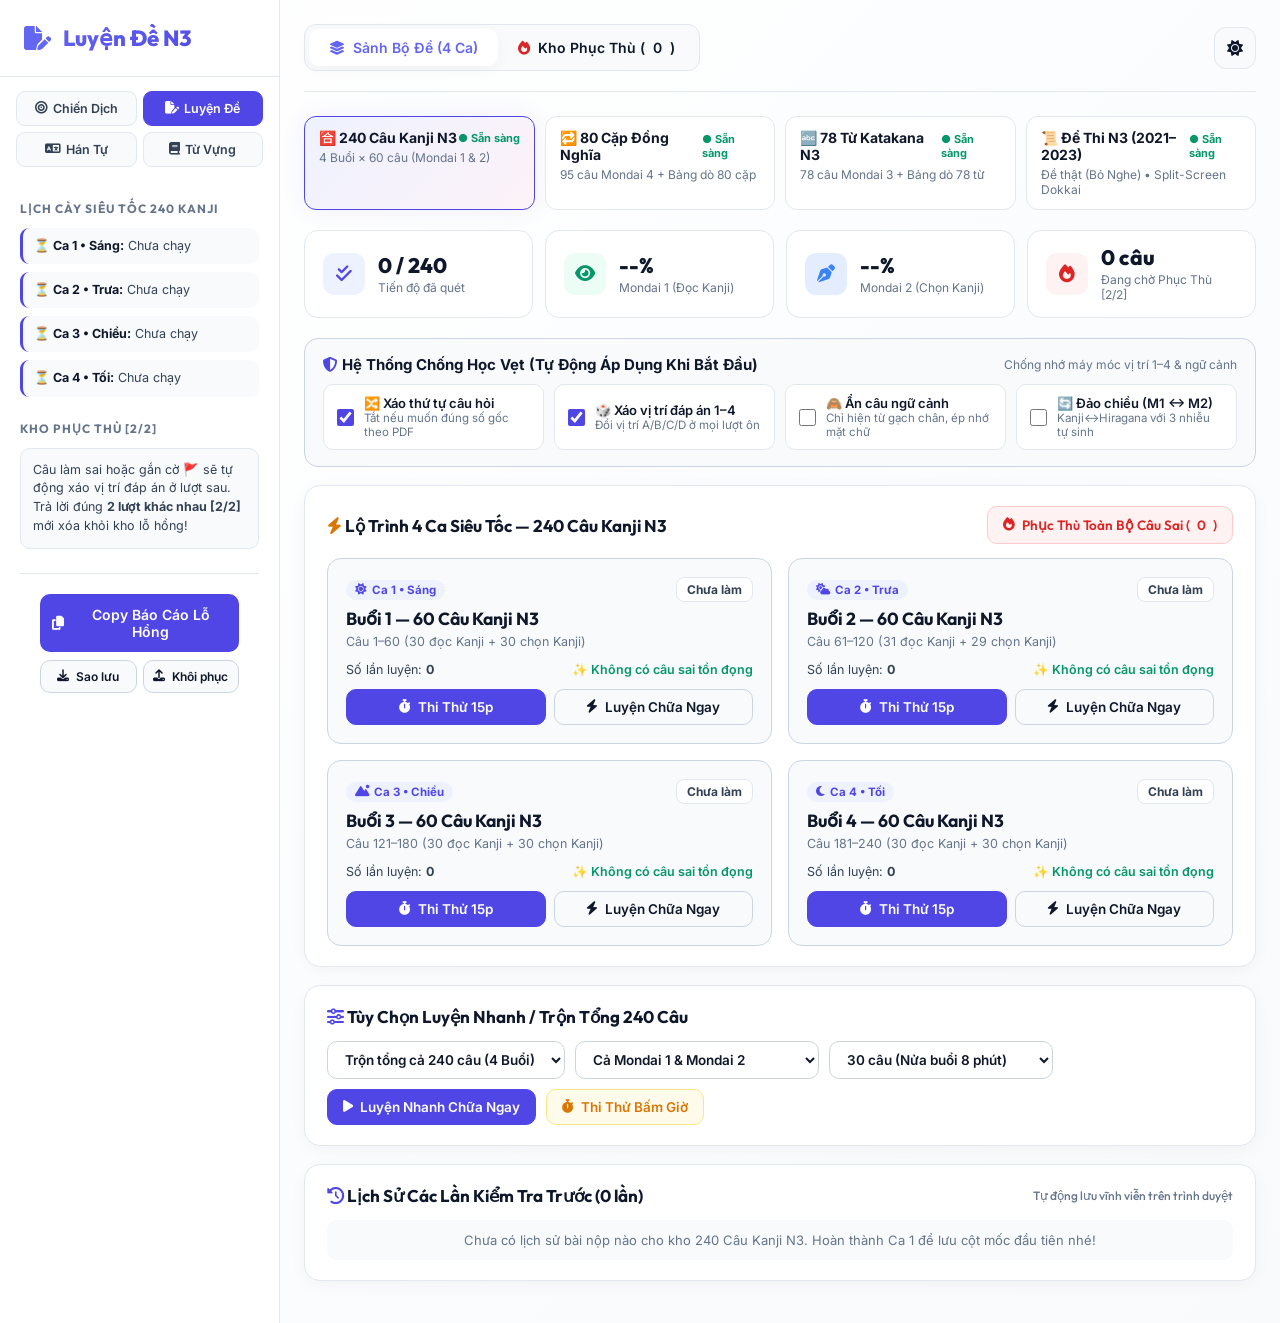
==== luyen_de.html @ 20170cfb "Add Phase 4 Wave 1: Past JLPT N3 Exams (T7/2022 & T12/2022), Split-Screen Dokkai, and JLPT /120 Esti" ====
<!DOCTYPE html>
<html lang="vi" data-theme="light">
<head>
    <meta charset="UTF-8">
    <meta name="viewport" content="width=device-width, initial-scale=1.0">
    <title>Luyện Đề JLPT N3 - Kanji • Đồng Nghĩa • Katakana • Đề Thi Thật 2021–2023</title>

    <!-- Google Fonts: Outfit & Inter -->
    <link rel="preconnect" href="https://fonts.googleapis.com">
    <link rel="preconnect" href="https://fonts.gstatic.com" crossorigin>
    <link href="https://fonts.googleapis.com/css2?family=Inter:wght@300;400;500;600;700&family=Outfit:wght@400;500;600;700;800&display=swap" rel="stylesheet">

    <!-- FontAwesome Icons -->
    <link rel="stylesheet" href="https://cdnjs.cloudflare.com/ajax/libs/font-awesome/6.4.0/css/all.min.css">

    <!-- Main Stylesheet -->
    <link rel="stylesheet" href="assets/css/style.css">
    <style>
        /* ==========================================
           THEME-AWARE HIGH-CONTRAST VARIABLES
           ========================================== */
        :root {
            --hub-surface: #252145;
            --hub-surface-2: #312c59;
            --hub-text: #f8fafc;
            --hub-text-body: #e2e8f0;
            --hub-text-sub: #a5b4fc;
            --hub-border: rgba(255, 255, 255, 0.14);
            --hub-border-strong: rgba(255, 255, 255, 0.24);
            --hub-banner-bg: linear-gradient(135deg, rgba(139, 92, 246, 0.26) 0%, rgba(236, 72, 153, 0.16) 100%);

            --hub-danger-bg: rgba(239, 68, 68, 0.16);
            --hub-danger-border: rgba(239, 68, 68, 0.4);
            --hub-danger-text: #fca5a5;

            --hub-warn-bg: rgba(245, 158, 11, 0.16);
            --hub-warn-border: rgba(245, 158, 11, 0.4);
            --hub-warn-text: #fcd34d;

            --hub-ok-bg: rgba(16, 185, 129, 0.16);
            --hub-ok-border: rgba(16, 185, 129, 0.4);
            --hub-ok-text: #6ee7b7;
        }

        [data-theme="light"] {
            --hub-surface: #ffffff;
            --hub-surface-2: #f8fafc;
            --hub-text: #0f172a;
            --hub-text-body: #334155;
            --hub-text-sub: #64748b;
            --hub-border: #e2e8f0;
            --hub-border-strong: #cbd5e1;
            --hub-banner-bg: linear-gradient(135deg, #eef2ff 0%, #fdf2f8 100%);

            --hub-danger-bg: #fef2f2;
            --hub-danger-border: #fecaca;
            --hub-danger-text: #dc2626;

            --hub-warn-bg: #fffbeb;
            --hub-warn-border: #fde68a;
            --hub-warn-text: #d97706;

            --hub-ok-bg: #ecfdf5;
            --hub-ok-border: #a7f3d0;
            --hub-ok-text: #059669;
        }

        /* 4-Way Global Navigation in Sidebar */
        .nav-switcher-4 {
            display: grid;
            grid-template-columns: repeat(2, 1fr);
            gap: 6px;
            margin: 14px 16px;
        }
        .nav-switcher-4 a {
            text-align: center;
            padding: 9px 6px;
            font-size: 12.5px;
            color: var(--hub-text-body);
            background: var(--hub-surface-2);
            border: 1px solid var(--hub-border);
            border-radius: 9px;
            text-decoration: none;
            font-weight: 600;
            transition: all 0.2s;
            display: flex;
            align-items: center;
            justify-content: center;
            gap: 5px;
        }
        .nav-switcher-4 a.active {
            color: #ffffff;
            background: var(--primary);
            border-color: var(--primary);
        }
        .nav-switcher-4 a:hover:not(.active) {
            border-color: var(--primary);
            color: var(--hub-text);
        }

        /* Buttons */
        .btn-pill {
            padding: 9px 15px;
            border-radius: 10px;
            font-size: 13.5px;
            font-weight: 600;
            cursor: pointer;
            background: var(--hub-surface-2);
            border: 1px solid var(--hub-border-strong);
            color: var(--hub-text);
            transition: all 0.2s;
            display: inline-flex;
            align-items: center;
            justify-content: center;
            gap: 7px;
        }
        .btn-pill:hover {
            border-color: var(--primary);
            color: var(--primary);
            transform: translateY(-1px);
        }
        .btn-pill.primary {
            background: var(--primary);
            color: #ffffff !important;
            border-color: var(--primary);
        }
        .btn-pill.primary:hover {
            opacity: 0.92;
        }
        .btn-pill.danger {
            background: var(--hub-danger-bg);
            color: var(--hub-danger-text) !important;
            border-color: var(--hub-danger-border);
        }
        .btn-pill.danger:hover {
            background: var(--hub-danger-text);
            color: #ffffff !important;
        }
        .btn-pill.warn {
            background: var(--hub-warn-bg);
            color: var(--hub-warn-text) !important;
            border-color: var(--hub-warn-border);
        }
        .btn-pill.ok {
            background: var(--hub-ok-bg);
            color: var(--hub-ok-text) !important;
            border-color: var(--hub-ok-border);
        }

        /* Panels & Layout */
        .panel-card {
            background: var(--hub-surface);
            border: 1px solid var(--hub-border);
            border-radius: 16px;
            padding: 20px 22px;
            box-shadow: var(--shadow-soft);
            margin-bottom: 18px;
        }
        .panel-card h3 {
            font-size: 17px;
            color: var(--hub-text);
            margin-bottom: 14px;
            display: flex;
            align-items: center;
            justify-content: space-between;
            flex-wrap: wrap;
            gap: 10px;
        }

        /* Exam Bank Selector Strip */
        .bank-strip {
            display: grid;
            grid-template-columns: repeat(auto-fit, minmax(190px, 1fr));
            gap: 10px;
            margin-bottom: 20px;
        }
        .bank-chip {
            padding: 12px 14px;
            border-radius: 12px;
            background: var(--hub-surface);
            border: 1px solid var(--hub-border);
            cursor: pointer;
            transition: all 0.2s;
            display: flex;
            flex-direction: column;
            gap: 4px;
        }
        .bank-chip.active {
            border-color: var(--primary);
            background: var(--hub-banner-bg);
            box-shadow: var(--shadow-glow);
        }
        .bank-chip.locked {
            opacity: 0.62;
            cursor: default;
        }
        .bank-chip-title {
            font-weight: 700;
            font-size: 14px;
            color: var(--hub-text);
            display: flex;
            align-items: center;
            justify-content: space-between;
        }
        .bank-chip-sub {
            font-size: 12px;
            color: var(--hub-text-sub);
        }

        /* KPI Row */
        .kpi-grid {
            display: grid;
            grid-template-columns: repeat(auto-fit, minmax(180px, 1fr));
            gap: 12px;
            margin-bottom: 20px;
        }
        .kpi-card {
            background: var(--hub-surface);
            border: 1px solid var(--hub-border);
            border-radius: 14px;
            padding: 15px 18px;
            display: flex;
            align-items: center;
            gap: 13px;
        }
        .kpi-icon {
            width: 42px;
            height: 42px;
            border-radius: 11px;
            display: flex;
            align-items: center;
            justify-content: center;
            font-size: 18px;
            flex-shrink: 0;
        }
        .kpi-val {
            font-family: var(--font-heading);
            font-size: 21px;
            font-weight: 800;
            color: var(--hub-text);
            line-height: 1.1;
        }
        .kpi-lbl {
            font-size: 12px;
            color: var(--hub-text-sub);
            margin-top: 3px;
        }

        /* 4-Shift Sprint Cards */
        .sessions-grid {
            display: grid;
            grid-template-columns: repeat(2, 1fr);
            gap: 16px;
        }
        @media (max-width: 820px) {
            .sessions-grid {
                grid-template-columns: 1fr;
            }
        }
        .session-card {
            background: var(--hub-surface-2);
            border: 1px solid var(--hub-border-strong);
            border-radius: 14px;
            padding: 18px;
            display: flex;
            flex-direction: column;
            gap: 12px;
            transition: border-color 0.2s;
        }
        .session-card:hover {
            border-color: var(--primary);
        }
        .session-top {
            display: flex;
            justify-content: space-between;
            align-items: flex-start;
            gap: 10px;
        }
        .shift-badge {
            font-size: 11.5px;
            font-weight: 700;
            padding: 3px 9px;
            border-radius: 99px;
            background: var(--bg-btn-active);
            color: var(--primary);
            display: inline-flex;
            align-items: center;
            gap: 5px;
        }
        .score-badge {
            font-size: 12px;
            font-weight: 700;
            padding: 4px 10px;
            border-radius: 8px;
            background: var(--hub-surface);
            border: 1px solid var(--hub-border);
            color: var(--hub-text-body);
        }
        .score-badge.passed {
            background: var(--hub-ok-bg);
            border-color: var(--hub-ok-border);
            color: var(--hub-ok-text);
        }

        /* Anti-Rote Controls Box */
        .antirote-box {
            background: var(--hub-surface-2);
            border: 1px solid var(--hub-border-strong);
            border-radius: 14px;
            padding: 16px 18px;
            margin-bottom: 18px;
        }
        .toggle-grid {
            display: grid;
            grid-template-columns: repeat(auto-fit, minmax(220px, 1fr));
            gap: 10px;
            margin-top: 10px;
        }
        .toggle-chip {
            display: flex;
            align-items: center;
            gap: 10px;
            padding: 10px 13px;
            border-radius: 10px;
            background: var(--hub-surface);
            border: 1px solid var(--hub-border);
            cursor: pointer;
            font-size: 13px;
            font-weight: 600;
            color: var(--hub-text);
            user-select: none;
            transition: all 0.2s;
        }
        .toggle-chip:hover {
            border-color: var(--primary);
        }
        .toggle-chip input[type="checkbox"] {
            width: 17px;
            height: 17px;
            accent-color: var(--primary);
            cursor: pointer;
            flex-shrink: 0;
        }
        .toggle-chip .toggle-sub {
            display: block;
            font-size: 11.5px;
            font-weight: 400;
            color: var(--hub-text-sub);
        }

        /* Custom Drill Controls */
        .custom-row {
            display: flex;
            flex-wrap: wrap;
            gap: 10px;
            align-items: center;
        }
        .hub-select {
            padding: 9px 13px;
            border-radius: 10px;
            background: var(--hub-surface);
            color: var(--hub-text);
            border: 1px solid var(--hub-border-strong);
            font-size: 13.5px;
            font-weight: 600;
            cursor: pointer;
        }

        /* Active Exam Workspace */
        .exam-workspace {
            display: grid;
            grid-template-columns: 1fr 270px;
            gap: 20px;
            align-items: start;
        }
        @media (max-width: 960px) {
            .exam-workspace {
                grid-template-columns: 1fr;
            }
            .exam-nav-panel {
                display: none;
            }
            .exam-nav-panel.mobile-open {
                display: block;
                position: fixed;
                bottom: 0;
                left: 0;
                right: 0;
                max-height: 70vh;
                overflow-y: auto;
                z-index: 999;
                border-radius: 20px 20px 0 0;
                box-shadow: 0 -15px 40px rgba(0, 0, 0, 0.5);
            }
        }
        .exam-topbar {
            display: flex;
            flex-wrap: wrap;
            justify-content: space-between;
            align-items: center;
            gap: 10px;
            padding: 14px 18px;
            background: var(--hub-surface);
            border: 1px solid var(--hub-border);
            border-radius: 14px;
            margin-bottom: 16px;
        }
        .timer-pill {
            font-family: var(--font-heading);
            font-size: 18px;
            font-weight: 800;
            padding: 6px 14px;
            border-radius: 10px;
            background: var(--hub-warn-bg);
            color: var(--hub-warn-text);
            border: 1px solid var(--hub-warn-border);
            display: inline-flex;
            align-items: center;
            gap: 7px;
        }
        .timer-pill.urgent {
            background: var(--hub-danger-bg);
            color: var(--hub-danger-text);
            border-color: var(--hub-danger-border);
        }

        /* Question Card */
        .question-stage {
            background: var(--hub-surface);
            border: 1px solid var(--hub-border);
            border-radius: 18px;
            padding: 26px 24px;
            box-shadow: var(--shadow-soft);
        }
        .q-meta-bar {
            display: flex;
            justify-content: space-between;
            align-items: center;
            flex-wrap: wrap;
            gap: 8px;
            margin-bottom: 16px;
        }
        .q-tag {
            font-size: 12px;
            font-weight: 700;
            padding: 4px 11px;
            border-radius: 8px;
            background: var(--bg-btn-active);
            color: var(--primary);
        }
        .q-instruction {
            font-size: 13.5px;
            color: var(--hub-text-sub);
            margin-bottom: 14px;
            padding: 8px 12px;
            border-radius: 8px;
            background: var(--hub-surface-2);
            border-left: 3px solid var(--primary);
        }
        .q-sentence {
            font-size: 25px;
            font-weight: 700;
            line-height: 1.75;
            color: var(--hub-text);
            margin: 18px 0 22px 0;
            text-align: center;
            padding: 20px 14px;
            border-radius: 14px;
            background: var(--hub-surface-2);
            border: 1px solid var(--hub-border);
        }
        .q-sentence.only-word {
            font-size: 40px;
            padding: 28px 14px;
            letter-spacing: 2px;
        }
        .q-sentence.only-meaning {
            font-size: 24px;
            padding: 22px 16px;
            letter-spacing: 0;
        }
        .q-target {
            text-decoration: none;
            border-bottom: 3px solid var(--primary);
            color: var(--primary);
            padding: 0 4px 2px 4px;
            border-radius: 4px;
            background: var(--bg-btn-active);
        }
        [data-theme="dark"] .q-target {
            color: #c4b5fd;
            border-bottom-color: #a78bfa;
        }

        /* 4 Big Answer Options */
        .exam-options-grid {
            display: grid;
            grid-template-columns: repeat(2, 1fr);
            gap: 12px;
            margin-bottom: 18px;
        }
        @media (max-width: 600px) {
            .exam-options-grid {
                grid-template-columns: 1fr;
            }
            .q-sentence {
                font-size: 21px;
            }
        }
        .exam-opt-btn {
            padding: 16px 18px;
            border-radius: 14px;
            background: var(--hub-surface-2);
            border: 2px solid var(--hub-border-strong);
            color: var(--hub-text);
            font-size: 19px;
            font-weight: 700;
            cursor: pointer;
            display: flex;
            align-items: center;
            gap: 14px;
            transition: all 0.16s;
            text-align: left;
            min-height: 62px;
        }
        .exam-opt-btn.opt-vi-mode {
            font-size: 15.5px;
            line-height: 1.4;
            font-weight: 600;
        }
        .exam-opt-btn:hover:not(.locked-opt) {
            border-color: var(--primary);
            background: var(--bg-btn-active);
            transform: translateY(-2px);
        }
        .exam-opt-btn .opt-key {
            width: 32px;
            height: 32px;
            border-radius: 8px;
            background: var(--hub-surface);
            border: 1px solid var(--hub-border-strong);
            color: var(--hub-text-sub);
            font-size: 14px;
            font-weight: 800;
            display: flex;
            align-items: center;
            justify-content: center;
            flex-shrink: 0;
        }
        .exam-opt-btn.selected {
            border-color: var(--primary);
            background: var(--bg-btn-active);
        }
        .exam-opt-btn.selected .opt-key {
            background: var(--primary);
            color: #ffffff;
            border-color: var(--primary);
        }
        .exam-opt-btn.correct {
            background: var(--hub-ok-bg) !important;
            border-color: var(--hub-ok-text) !important;
            color: var(--hub-ok-text) !important;
        }
        .exam-opt-btn.correct .opt-key {
            background: var(--hub-ok-text);
            color: #fff;
            border-color: var(--hub-ok-text);
        }
        .exam-opt-btn.wrong {
            background: var(--hub-danger-bg) !important;
            border-color: var(--hub-danger-text) !important;
            color: var(--hub-danger-text) !important;
        }
        .exam-opt-btn.wrong .opt-key {
            background: var(--hub-danger-text);
            color: #fff;
            border-color: var(--hub-danger-text);
        }

        /* Rich Explanation Card */
        .exp-box {
            margin-top: 16px;
            padding: 18px;
            border-radius: 14px;
            background: var(--hub-surface-2);
            border: 1px solid var(--hub-border-strong);
            border-left: 4px solid var(--primary);
            display: flex;
            flex-direction: column;
            gap: 10px;
        }
        .exp-box.is-correct { border-left-color: var(--hub-ok-text); }
        .exp-box.is-wrong { border-left-color: var(--hub-danger-text); }
        .exp-word-row {
            display: flex;
            flex-wrap: wrap;
            align-items: center;
            gap: 10px;
            padding: 10px 14px;
            border-radius: 10px;
            background: var(--hub-surface);
            border: 1px solid var(--hub-border);
        }
        .hanviet-pill {
            font-size: 12.5px;
            font-weight: 800;
            padding: 3px 10px;
            border-radius: 6px;
            background: var(--hub-warn-bg);
            color: var(--hub-warn-text);
            border: 1px solid var(--hub-warn-border);
        }
        .trap-pill {
            font-size: 13.5px;
            color: var(--hub-text-body);
            line-height: 1.55;
            padding: 10px 12px;
            border-radius: 10px;
            background: var(--hub-surface);
            border: 1px solid var(--hub-border);
        }

        /* Navigator Grid (1-60) */
        .q-nav-grid {
            display: grid;
            grid-template-columns: repeat(5, 1fr);
            gap: 6px;
            margin-top: 12px;
        }
        .q-nav-cell {
            height: 36px;
            border-radius: 8px;
            background: var(--hub-surface-2);
            border: 1px solid var(--hub-border);
            color: var(--hub-text-body);
            font-size: 13px;
            font-weight: 700;
            cursor: pointer;
            position: relative;
            transition: all 0.15s;
        }
        .q-nav-cell.current {
            border: 2px solid var(--primary);
            box-shadow: 0 0 0 2px var(--primary-glow);
            color: var(--hub-text);
        }
        .q-nav-cell.answered {
            background: var(--primary);
            color: #ffffff;
            border-color: var(--primary);
        }
        .q-nav-cell.rev-ok {
            background: var(--hub-ok-bg);
            color: var(--hub-ok-text);
            border-color: var(--hub-ok-border);
        }
        .q-nav-cell.rev-bad {
            background: var(--hub-danger-bg);
            color: var(--hub-danger-text);
            border-color: var(--hub-danger-border);
        }
        .q-nav-cell.flagged::after {
            content: "🚩";
            position: absolute;
            top: -5px;
            right: -4px;
            font-size: 10px;
        }

        /* Review Cards in Result View */
        .review-list {
            display: flex;
            flex-direction: column;
            gap: 14px;
            margin-top: 16px;
        }
        .review-card {
            background: var(--hub-surface);
            border: 1px solid var(--hub-border);
            border-left: 4px solid var(--hub-border-strong);
            border-radius: 14px;
            padding: 16px 18px;
        }
        .review-card.bad { border-left-color: var(--hub-danger-text); }
        .review-card.ok { border-left-color: var(--hub-ok-text); }
        .review-card.flag { border-left-color: var(--hub-warn-text); }

        /* Mistake Bank Table */
        .mistake-item {
            display: flex;
            justify-content: space-between;
            align-items: center;
            gap: 12px;
            padding: 13px 16px;
            border-radius: 12px;
            background: var(--hub-surface-2);
            border: 1px solid var(--hub-border);
            border-left: 4px solid var(--hub-danger-text);
            flex-wrap: wrap;
        }
        .streak-pill {
            font-size: 11.5px;
            font-weight: 800;
            padding: 3px 9px;
            border-radius: 99px;
            background: var(--hub-warn-bg);
            color: var(--hub-warn-text);
            border: 1px solid var(--hub-warn-border);
        }
        .kbd-hint {
            font-size: 11.5px;
            color: var(--hub-text-sub);
            margin-top: 12px;
            display: flex;
            flex-wrap: wrap;
            gap: 10px;
            justify-content: center;
        }
        .kbd-hint kbd {
            background: var(--hub-surface-2);
            border: 1px solid var(--hub-border-strong);
            border-radius: 5px;
            padding: 1px 6px;
            font-family: monospace;
            font-weight: 700;
            color: var(--hub-text);
        }

        /* 5-Word Option Breakdown Grid (Synonyms) */
        .opts-vi-grid {
            display: grid;
            grid-template-columns: repeat(2, 1fr);
            gap: 8px;
        }
        @media (max-width: 640px) {
            .opts-vi-grid { grid-template-columns: 1fr; }
        }
        .opt-vi-card {
            padding: 8px 11px;
            border-radius: 9px;
            background: var(--hub-surface);
            border: 1px solid var(--hub-border);
            font-size: 13px;
            color: var(--hub-text-body);
            line-height: 1.4;
        }
        .opt-vi-card.is-ans {
            background: var(--hub-ok-bg);
            border-color: var(--hub-ok-border);
            color: var(--hub-text);
        }

        /* 80 Synonym Pairs Quick-Study Table */
        .pairs-grid {
            display: grid;
            grid-template-columns: repeat(auto-fill, minmax(320px, 1fr));
            gap: 12px;
        }
        .pair-card {
            background: var(--hub-surface-2);
            border: 1px solid var(--hub-border-strong);
            border-radius: 13px;
            padding: 14px 16px;
            display: flex;
            flex-direction: column;
            gap: 8px;
            transition: border-color 0.2s;
        }
        .pair-card:hover {
            border-color: var(--primary);
        }
        .pair-eq-row {
            display: flex;
            align-items: center;
            justify-content: space-between;
            gap: 8px;
            flex-wrap: wrap;
        }
        .pair-side {
            flex: 1;
            min-width: 110px;
            padding: 8px 10px;
            border-radius: 9px;
            background: var(--hub-surface);
            border: 1px solid var(--hub-border);
            text-align: center;
            cursor: pointer;
            transition: all 0.2s;
            position: relative;
        }
        .pair-side.masked {
            background: var(--bg-btn-active);
            border: 1px dashed var(--primary);
            color: var(--primary);
        }
        .pair-side.masked .pair-word-main,
        .pair-side.masked .pair-word-read {
            visibility: hidden;
        }
        .pair-side.masked::after {
            content: "👁️ Bấm mở";
            position: absolute;
            inset: 0;
            display: flex;
            align-items: center;
            justify-content: center;
            font-size: 12px;
            font-weight: 700;
            color: var(--primary);
        }
        .pair-word-main {
            font-size: 16.5px;
            font-weight: 800;
            color: var(--hub-text);
        }
        .pair-word-read {
            font-size: 11.5px;
            color: var(--hub-text-sub);
        }
        .pair-meaning {
            font-size: 13px;
            color: var(--hub-text-body);
            text-align: center;
            font-weight: 600;
            padding: 6px 10px;
            border-radius: 8px;
            background: var(--hub-surface);
            border: 1px solid var(--hub-border);
            cursor: pointer;
            transition: all 0.2s;
        }
        .pair-meaning.masked {
            background: var(--hub-surface);
            border: 1px dashed var(--hub-border-strong);
            color: transparent;
            user-select: none;
            position: relative;
        }
        .pair-meaning.masked > * {
            visibility: hidden;
        }
        .pair-meaning.masked::after {
            content: attr(data-mask-label);
            position: absolute;
            inset: 0;
            display: flex;
            align-items: center;
            justify-content: center;
            font-size: 11.5px;
            font-weight: 600;
            color: var(--hub-text-sub);
        }

        /* ==========================================
           PAST JLPT N3 EXAMS — SPLIT-SCREEN & FLYER UI
           ========================================== */
        .exam-workspace.has-passage {
            grid-template-columns: minmax(0, 1.12fr) minmax(0, 0.88fr);
            gap: 18px;
        }
        .exam-workspace.has-passage .exam-nav-panel {
            grid-column: 1 / -1;
        }
        .exam-workspace.has-passage .q-nav-grid {
            grid-template-columns: repeat(auto-fill, minmax(38px, 1fr));
        }
        @media (max-width: 960px) {
            .exam-workspace.has-passage {
                grid-template-columns: 1fr;
            }
            .passage-pane {
                position: static !important;
                max-height: 46vh !important;
            }
        }
        .passage-pane {
            background: var(--hub-surface);
            border: 1px solid var(--hub-border);
            border-radius: 18px;
            padding: 18px 20px;
            box-shadow: var(--shadow-soft);
            position: sticky;
            top: 14px;
            max-height: 76vh;
            overflow-y: auto;
        }
        .passage-toolbar {
            display: flex;
            justify-content: space-between;
            align-items: center;
            gap: 8px;
            flex-wrap: wrap;
            padding-bottom: 12px;
            margin-bottom: 14px;
            border-bottom: 1px solid var(--hub-border);
        }
        .passage-body {
            font-size: var(--passage-fs, 16px);
            line-height: 1.9;
            color: var(--hub-text);
            word-break: break-word;
        }
        .passage-body p {
            margin-bottom: 12px;
            text-indent: 1em;
        }
        .passage-header-meta {
            display: flex;
            justify-content: space-between;
            align-items: baseline;
            gap: 10px;
            margin-bottom: 14px;
            padding-bottom: 8px;
            border-bottom: 1px dashed var(--hub-border-strong);
            font-size: 1.08em;
        }
        .passage-author {
            font-size: 0.85em;
            color: var(--hub-text-sub);
        }
        .passage-box-note {
            padding: 14px 16px;
            border-radius: 12px;
            background: var(--hub-surface-2);
            border: 1px solid var(--hub-border-strong);
        }
        .passage-box-note p {
            text-indent: 0;
        }
        .passage-note-intro {
            font-size: 0.85em;
            color: var(--hub-text-sub);
            margin-bottom: 10px !important;
            font-style: italic;
        }
        .passage-subbox {
            margin: 10px 0;
            padding: 10px 13px;
            border-radius: 9px;
            background: var(--hub-surface);
            border: 1px dashed var(--hub-border-strong);
            line-height: 1.75;
        }
        .passage-footnote {
            font-size: 0.85em;
            color: var(--hub-text-sub);
            text-indent: 0 !important;
            border-top: 1px solid var(--hub-border);
            padding-top: 8px;
        }
        .p-anchor {
            border-radius: 5px;
            padding: 1px 4px;
            transition: background 0.25s, box-shadow 0.25s;
        }
        .p-anchor.active-anchor {
            background: var(--hub-warn-bg);
            color: var(--hub-text);
            box-shadow: 0 0 0 2px var(--hub-warn-border);
            font-weight: 700;
        }
        .passage-summary-box {
            margin-top: 14px;
            padding: 11px 14px;
            border-radius: 10px;
            background: var(--hub-ok-bg);
            border: 1px solid var(--hub-ok-border);
            color: var(--hub-text);
            font-size: 13.5px;
            line-height: 1.55;
        }

        /* Mondai 7 Information Flyer & Table */
        .flyer-box {
            padding: 16px;
            border-radius: 12px;
            background: var(--hub-surface-2);
            border: 2px solid var(--hub-border-strong);
        }
        .flyer-box p {
            text-indent: 0;
            margin-bottom: 10px;
        }
        .flyer-title {
            text-align: center;
            font-size: 1.18em;
            font-weight: 800;
            color: var(--hub-text);
            padding-bottom: 10px;
            margin-bottom: 12px;
            border-bottom: 2px solid var(--primary);
        }
        .flyer-highlight {
            padding: 10px 12px;
            border-radius: 9px;
            background: var(--hub-surface);
            border: 1px solid var(--hub-border-strong);
            margin-bottom: 12px;
            line-height: 1.7;
        }
        .flyer-table {
            width: 100%;
            border-collapse: collapse;
            margin: 10px 0 14px 0;
            background: var(--hub-surface);
            font-size: 0.92em;
        }
        .flyer-table th, .flyer-table td {
            border: 1px solid var(--hub-border-strong);
            padding: 8px 10px;
            text-align: left;
            vertical-align: top;
            line-height: 1.65;
        }
        .flyer-table thead th {
            background: var(--bg-btn-active);
            color: var(--hub-text);
            font-weight: 800;
            text-align: center;
        }
        .flyer-badge {
            display: inline-block;
            padding: 1px 7px;
            border-radius: 5px;
            border: 1px solid var(--primary);
            color: var(--primary);
            font-weight: 800;
            font-size: 0.86em;
            margin-right: 5px;
        }
        .flyer-section ul {
            margin: 6px 0 10px 20px;
            line-height: 1.7;
        }
        .flyer-footer {
            margin-top: 12px;
            padding-top: 8px;
            border-top: 1px dashed var(--hub-border-strong);
            text-align: right;
            font-size: 0.85em;
            color: var(--hub-text-sub);
        }

        /* Star Slots & Past Exam Cards */
        .star-slots {
            display: inline-block;
            padding: 2px 8px;
            border-radius: 8px;
            background: var(--hub-surface);
            border: 1px dashed var(--primary);
            margin: 0 4px;
            letter-spacing: 1px;
        }
        .past-mode-switch {
            display: inline-flex;
            padding: 3px;
            border-radius: 10px;
            background: var(--hub-surface-2);
            border: 1px solid var(--hub-border-strong);
            gap: 4px;
        }
        .past-mode-switch button {
            padding: 6px 11px;
            border-radius: 8px;
            border: none;
            background: transparent;
            color: var(--hub-text-sub);
            font-size: 12.5px;
            font-weight: 700;
            cursor: pointer;
            transition: all 0.18s;
        }
        .past-mode-switch button.active {
            background: var(--primary);
            color: #ffffff;
        }
        .past-split-row {
            display: flex;
            flex-wrap: wrap;
            gap: 6px;
            padding-top: 8px;
            border-top: 1px dashed var(--hub-border);
        }
        .past-split-row .btn-pill {
            padding: 6px 10px;
            font-size: 12px;
            flex: 1;
            min-width: 96px;
        }
        .jlpt-score-grid {
            display: grid;
            grid-template-columns: repeat(auto-fit, minmax(210px, 1fr));
            gap: 12px;
            margin-top: 12px;
        }
        .jlpt-score-box {
            padding: 14px 16px;
            border-radius: 12px;
            background: var(--hub-surface-2);
            border: 1px solid var(--hub-border-strong);
        }
        .jlpt-score-box.is-fail {
            background: var(--hub-danger-bg);
            border-color: var(--hub-danger-border);
        }
        .jlpt-score-box.is-pass {
            background: var(--hub-ok-bg);
            border-color: var(--hub-ok-border);
        }
        .evidence-box {
            padding: 10px 13px;
            border-radius: 10px;
            background: var(--hub-ok-bg);
            border: 1px solid var(--hub-ok-border);
            color: var(--hub-text);
            font-size: 13.5px;
            line-height: 1.6;
        }
        .star-ans-box {
            padding: 10px 13px;
            border-radius: 10px;
            background: var(--hub-warn-bg);
            border: 1px solid var(--hub-warn-border);
            color: var(--hub-text);
            font-size: 14px;
            font-weight: 700;
            line-height: 1.6;
        }
    </style>
</head>
<body>
    <div class="app-container">
        <!-- Sidebar -->
        <aside class="sidebar">
            <div class="sidebar-header">
                <div class="logo">
                    <i class="fa-solid fa-file-pen"></i>
                    <span>Luyện Đề N3</span>
                </div>
                <button class="sidebar-close-btn" id="sidebar-close-btn" title="Đóng menu">
                    <i class="fa-solid fa-xmark"></i>
                </button>
            </div>

            <!-- 4-Way Global Navigation -->
            <div class="nav-switcher-4">
                <a href="n3_hub.html"><i class="fa-solid fa-bullseye"></i> Chiến Dịch</a>
                <a href="luyen_de.html" class="active"><i class="fa-solid fa-file-pen"></i> Luyện Đề</a>
                <a href="index.html"><i class="fa-solid fa-language"></i> Hán Tự</a>
                <a href="vocab.html"><i class="fa-solid fa-book"></i> Từ Vựng</a>
            </div>

            <div class="sidebar-content">
                <div class="filter-section">
                    <h3 id="sidebar-sprint-heading">Lịch Cày Siêu Tốc 240 Kanji</h3>
                    <div id="sidebar-sprint-checklist" style="font-size: 12.5px; color: var(--hub-text-body); display: flex; flex-direction: column; gap: 8px; line-height: 1.45;">
                        <!-- Injected by JS -->
                    </div>
                </div>

                <div class="filter-section">
                    <h3>Kho Phục Thù [2/2]</h3>
                    <div style="padding: 12px; border-radius: 10px; background: var(--hub-surface-2); border: 1px solid var(--hub-border); font-size: 12.5px; color: var(--hub-text-body); line-height: 1.5;">
                        Câu làm sai hoặc gắn cờ <strong>🚩</strong> sẽ tự động xáo vị trí đáp án ở lượt sau. Trả lời đúng <strong>2 lượt khác nhau [2/2]</strong> mới xóa khỏi kho lỗ hổng!
                    </div>
                </div>

                <div class="sidebar-footer">
                    <button class="action-btn" id="copy-kanji-report-btn" style="background: var(--primary); color: #fff; margin-bottom: 8px;">
                        <i class="fa-solid fa-copy"></i> Copy Báo Cáo Lỗ Hổng
                    </button>
                    <div style="display: flex; gap: 6px;">
                        <button class="btn-pill" id="export-backup-btn" style="flex: 1; font-size: 12px; padding: 8px 6px;" title="Tải file sao lưu toàn bộ tiến độ về máy">
                            <i class="fa-solid fa-download"></i> Sao lưu
                        </button>
                        <button class="btn-pill" id="import-backup-btn" style="flex: 1; font-size: 12px; padding: 8px 6px;" title="Khôi phục tiến độ từ file sao lưu">
                            <i class="fa-solid fa-upload"></i> Khôi phục
                        </button>
                        <input type="file" id="import-backup-input" accept=".json" style="display: none;">
                    </div>
                </div>
            </div>
        </aside>

        <div class="sidebar-overlay" id="sidebar-overlay"></div>

        <!-- Main Content -->
        <main class="main-content">
            <header class="topbar">
                <div class="mobile-header-bar">
                    <button class="mobile-menu-btn" id="mobile-menu-toggle" title="Menu">
                        <i class="fa-solid fa-bars"></i>
                    </button>
                    <div class="mobile-switch-links" style="font-size: 12px;">
                        <a href="n3_hub.html">Chiến Dịch</a>
                        <a href="luyen_de.html" class="active">Luyện Đề</a>
                        <a href="index.html">Hán Tự</a>
                        <a href="vocab.html">Từ Vựng</a>
                    </div>
                    <button class="theme-toggle" id="mobile-theme-toggle-btn" title="Chuyển Sáng/Tối">
                        <i class="fa-solid fa-moon"></i>
                    </button>
                </div>

                <div class="tab-selectors">
                    <button class="tab-btn active" id="nav-view-lobby-btn" onclick="showMainView('lobby')">
                        <i class="fa-solid fa-layer-group"></i> <span id="nav-lobby-lbl">Sảnh Bộ Đề</span>
                    </button>
                    <button class="tab-btn" id="nav-view-pairs-btn" style="display: none;" onclick="showMainView('pairs')">
                        <i class="fa-solid fa-table-list" style="color: var(--primary);"></i> <span id="nav-pairs-lbl">Bảng 80 Cặp A = B</span>
                    </button>
                    <button class="tab-btn" id="nav-view-mistakes-btn" onclick="showMainView('mistakes')">
                        <i class="fa-solid fa-fire" style="color: var(--hub-danger-text);"></i> Kho Phục Thù (<span id="top-mistake-count">0</span>)
                    </button>
                </div>

                <div class="topbar-actions">
                    <button class="theme-toggle desktop-only" id="theme-toggle-btn" title="Chuyển đổi giao diện Sáng/Tối">
                        <i class="fa-solid fa-moon"></i>
                    </button>
                </div>
            </header>

            <div class="content-container">
                <!-- ==========================================
                     VIEW 1: SẢNH KHO BỘ ĐỀ (LOBBY)
                     ========================================== -->
                <div id="view-lobby">
                    <!-- Resume In-Progress Banner (Auto-saved if user closed tab mid-exam) -->
                    <div id="resume-banner" class="panel-card" style="display: none; background: var(--hub-warn-bg); border-color: var(--hub-warn-border); padding: 14px 20px;">
                        <div style="display: flex; justify-content: space-between; align-items: center; flex-wrap: wrap; gap: 12px;">
                            <div>
                                <strong style="color: var(--hub-warn-text); font-size: 15px;"><i class="fa-solid fa-floppy-disk"></i> Bạn có bài thi đang làm dở đã được tự động lưu!</strong>
                                <div id="resume-banner-desc" style="font-size: 13px; color: var(--hub-text-body); margin-top: 3px;"></div>
                            </div>
                            <div style="display: flex; gap: 8px;">
                                <button class="btn-pill primary" id="resume-exam-btn"><i class="fa-solid fa-play"></i> Tiếp tục làm tiếp</button>
                                <button class="btn-pill" id="discard-resume-btn">Bỏ bài dở</button>
                            </div>
                        </div>
                    </div>

                    <!-- Extensible Exam Library Selector -->
                    <div class="bank-strip">
                        <div class="bank-chip active" id="bank-chip-kanji240" onclick="switchBank('kanji240')">
                            <div class="bank-chip-title">
                                <span>🈴 240 Câu Kanji N3</span>
                                <span style="font-size: 11px; color: var(--hub-ok-text);">● Sẵn sàng</span>
                            </div>
                            <span class="bank-chip-sub">4 Buổi × 60 câu (Mondai 1 & 2)</span>
                        </div>
                        <div class="bank-chip" id="bank-chip-syn80" onclick="switchBank('syn80')">
                            <div class="bank-chip-title">
                                <span>🔁 80 Cặp Đồng Nghĩa</span>
                                <span style="font-size: 11px; color: var(--hub-ok-text);">● Sẵn sàng</span>
                            </div>
                            <span class="bank-chip-sub">95 câu Mondai 4 + Bảng dò 80 cặp</span>
                        </div>
                        <div class="bank-chip" id="bank-chip-kata78" onclick="switchBank('kata78')">
                            <div class="bank-chip-title">
                                <span>🔤 78 Từ Katakana N3</span>
                                <span style="font-size: 11px; color: var(--hub-ok-text);">● Sẵn sàng</span>
                            </div>
                            <span class="bank-chip-sub">78 câu Mondai 3 + Bảng dò 78 từ</span>
                        </div>
                        <div class="bank-chip" id="bank-chip-pastN3" onclick="switchBank('pastN3')">
                            <div class="bank-chip-title">
                                <span>📜 Đề Thi N3 (2021–2023)</span>
                                <span style="font-size: 11px; color: var(--hub-ok-text);">● Sẵn sàng</span>
                            </div>
                            <span class="bank-chip-sub">Đề thật (Bỏ Nghe) • Split-Screen Dokkai</span>
                        </div>
                    </div>

                    <!-- KPI Analytics -->
                    <div class="kpi-grid">
                        <div class="kpi-card">
                            <div class="kpi-icon" style="background: var(--bg-btn-active); color: var(--primary);">
                                <i class="fa-solid fa-check-double"></i>
                            </div>
                            <div>
                                <div class="kpi-val" id="kpi-touched">0 / 240</div>
                                <div class="kpi-lbl" id="kpi-touched-lbl">Tiến độ đã quét</div>
                            </div>
                        </div>
                        <div class="kpi-card">
                            <div class="kpi-icon" style="background: var(--hub-ok-bg); color: var(--hub-ok-text);">
                                <i class="fa-solid fa-eye"></i>
                            </div>
                            <div>
                                <div class="kpi-val" id="kpi-m1-acc">--%</div>
                                <div class="kpi-lbl" id="kpi-m1-lbl">Mondai 1 (Đọc Kanji)</div>
                            </div>
                        </div>
                        <div class="kpi-card">
                            <div class="kpi-icon" style="background: rgba(59, 130, 246, 0.14); color: #3b82f6;">
                                <i class="fa-solid fa-pen-nib"></i>
                            </div>
                            <div>
                                <div class="kpi-val" id="kpi-m2-acc">--%</div>
                                <div class="kpi-lbl" id="kpi-m2-lbl">Mondai 2 (Chọn Kanji)</div>
                            </div>
                        </div>
                        <div class="kpi-card" style="cursor: pointer;" onclick="showMainView('mistakes')">
                            <div class="kpi-icon" style="background: var(--hub-danger-bg); color: var(--hub-danger-text);">
                                <i class="fa-solid fa-fire"></i>
                            </div>
                            <div>
                                <div class="kpi-val" id="kpi-mistakes">0 câu</div>
                                <div class="kpi-lbl">Đang chờ Phục Thù [2/2]</div>
                            </div>
                        </div>
                    </div>

                    <!-- Anti-Rote Configuration Panel -->
                    <div class="antirote-box">
                        <div style="display: flex; justify-content: space-between; align-items: center; flex-wrap: wrap; gap: 8px;">
                            <strong style="font-size: 15px; color: var(--hub-text);">
                                <i class="fa-solid fa-shield-halved" style="color: var(--primary);"></i> Hệ Thống Chống Học Vẹt (Tự Động Áp Dụng Khi Bắt Đầu)
                            </strong>
                            <span style="font-size: 12px; color: var(--hub-text-sub);">Chống nhớ máy móc vị trí 1–4 & ngữ cảnh</span>
                        </div>
                        <div class="toggle-grid">
                            <label class="toggle-chip">
                                <input type="checkbox" id="opt-shuffle-questions" checked>
                                <div>
                                    🔀 Xáo thứ tự câu hỏi
                                    <span class="toggle-sub">Tắt nếu muốn đúng số gốc theo PDF</span>
                                </div>
                            </label>
                            <label class="toggle-chip">
                                <input type="checkbox" id="opt-shuffle-answers" checked>
                                <div>
                                    🎲 Xáo vị trí đáp án 1–4
                                    <span class="toggle-sub">Đổi vị trí A/B/C/D ở mọi lượt ôn</span>
                                </div>
                            </label>
                            <label class="toggle-chip">
                                <input type="checkbox" id="opt-hide-context">
                                <div>
                                    🙈 Ẩn câu ngữ cảnh
                                    <span class="toggle-sub" id="toggle-hide-sub">Chỉ hiện từ gạch chân, ép nhớ mặt chữ</span>
                                </div>
                            </label>
                            <label class="toggle-chip">
                                <input type="checkbox" id="opt-reverse-mode">
                                <div>
                                    <span id="toggle-rev-title">🔄 Đảo chiều (M1 ↔ M2)</span>
                                    <span class="toggle-sub" id="toggle-rev-sub">Kanji↔Hiragana với 3 nhiễu tự sinh</span>
                                </div>
                            </label>
                        </div>
                    </div>

                    <!-- Sessions Sprint Cards -->
                    <div class="panel-card">
                        <h3>
                            <span id="sessions-panel-title"><i class="fa-solid fa-bolt" style="color: var(--hub-warn-text);"></i> Lộ Trình 4 Ca Siêu Tốc — 240 Câu Kanji N3</span>
                            <div style="display: flex; gap: 8px; flex-wrap: wrap; align-items: center;">
                                <div class="past-mode-switch" id="past-mode-switch" style="display: none;">
                                    <button type="button" id="past-mode-exam-btn" class="active" onclick="setPastLaunchMode('exam')">⏱️ Thi Thử</button>
                                    <button type="button" id="past-mode-drill-btn" onclick="setPastLaunchMode('drill')">⚡ Chữa Ngay</button>
                                </div>
                                <button class="btn-pill primary" id="open-pairs-quick-btn" style="display: none;" onclick="showMainView('pairs')">
                                    <i class="fa-solid fa-table-list"></i> <span id="open-pairs-quick-lbl">Mở Bảng Dò 80 Cặp A = B</span>
                                </button>
                                <button class="btn-pill danger" id="quick-revenge-btn">
                                    <i class="fa-solid fa-fire"></i> Phục Thù Toàn Bộ Câu Sai (<span id="btn-revenge-cnt">0</span>)
                                </button>
                            </div>
                        </h3>
                        <div class="sessions-grid" id="sessions-cards-container">
                            <!-- Session cards injected by JS -->
                        </div>
                    </div>

                    <!-- Custom Mix / Short Burst Launcher -->
                    <div class="panel-card">
                        <h3>
                            <span id="custom-panel-title"><i class="fa-solid fa-sliders" style="color: var(--primary);"></i> Tùy Chọn Luyện Nhanh / Trộn Tổng</span>
                        </h3>
                        <div class="custom-row">
                            <select id="custom-session-select" class="hub-select"></select>
                            <select id="custom-mondai-select" class="hub-select"></select>
                            <select id="custom-count-select" class="hub-select"></select>
                            <button class="btn-pill primary" id="start-custom-drill-btn">
                                <i class="fa-solid fa-play"></i> Luyện Nhanh Chữa Ngay
                            </button>
                            <button class="btn-pill warn" id="start-custom-exam-btn">
                                <i class="fa-solid fa-stopwatch"></i> Thi Thử Bấm Giờ
                            </button>
                        </div>
                    </div>

                    <!-- Past Attempts History Log -->
                    <div class="panel-card">
                        <h3>
                            <span><i class="fa-solid fa-clock-rotate-left" style="color: var(--primary);"></i> Lịch Sử Các Lần Kiểm Tra Trước (<span id="history-log-count">0</span> lần)</span>
                            <span style="font-size: 12px; color: var(--hub-text-sub); font-weight: 500;">Tự động lưu vĩnh viễn trên trình duyệt</span>
                        </h3>
                        <div id="history-log-container" style="display: flex; flex-direction: column; gap: 8px; max-height: 280px; overflow-y: auto;">
                            <!-- History entries injected by JS -->
                        </div>
                    </div>
                </div>

                <!-- ==========================================
                     VIEW 2: PHÒNG LÀM BÀI (ACTIVE EXAM / DRILL)
                     ========================================== -->
                <div id="view-exam" style="display: none;">
                    <div class="exam-topbar">
                        <div style="display: flex; align-items: center; gap: 10px; flex-wrap: wrap;">
                            <button class="btn-pill" id="exit-exam-btn"><i class="fa-solid fa-arrow-left"></i> Sảnh</button>
                            <strong id="exam-title-lbl" style="font-size: 16px; color: var(--hub-text);">Buổi 1</strong>
                            <span class="q-tag" id="exam-mode-badge">Thi Thử</span>
                            <span id="active-antirote-badges" style="display: flex; gap: 6px; flex-wrap: wrap;"></span>
                        </div>
                        <div style="display: flex; align-items: center; gap: 10px;">
                            <div class="timer-pill" id="exam-timer-box" style="display: none;">
                                <i class="fa-solid fa-clock"></i> <span id="exam-timer-text">15:00</span>
                            </div>
                            <div class="score-badge" id="drill-live-score" style="display: none;">
                                Đúng: <strong id="drill-live-correct" style="color: var(--hub-ok-text);">0</strong> / <span id="drill-live-answered">0</span>
                            </div>
                            <button class="btn-pill" id="toggle-mobile-nav-btn" title="Bảng số câu">
                                <i class="fa-solid fa-table-cells"></i> <span id="exam-progress-txt">1/60</span>
                            </button>
                            <button class="btn-pill primary" id="submit-exam-btn">
                                <i class="fa-solid fa-flag-checkered"></i> Nộp bài
                            </button>
                        </div>
                    </div>

                    <div class="exam-workspace" id="exam-workspace">
                        <!-- Optional Left Split-Screen Passage Pane (Bunpou M3 & Dokkai M4-M7) -->
                        <div class="passage-pane" id="passage-pane" style="display: none;">
                            <div class="passage-toolbar">
                                <strong id="passage-title-lbl" style="font-size: 14.5px; color: var(--hub-text);">Bài đọc</strong>
                                <div style="display: flex; gap: 6px; align-items: center;">
                                    <button class="btn-pill" style="padding: 4px 9px; font-size: 12px;" onclick="adjustPassageFontSize(-1)" title="Giảm cỡ chữ bài đọc">A-</button>
                                    <button class="btn-pill" style="padding: 4px 9px; font-size: 12px;" onclick="adjustPassageFontSize(1)" title="Tăng cỡ chữ bài đọc">A+</button>
                                </div>
                            </div>
                            <div class="passage-body" id="passage-body-content"></div>
                            <div class="passage-summary-box" id="passage-summary-box" style="display: none;"></div>
                        </div>

                        <!-- Main Question Stage -->
                        <div class="question-stage">
                            <div class="q-meta-bar">
                                <div style="display: flex; align-items: center; gap: 8px; flex-wrap: wrap;">
                                    <span class="q-tag" id="q-num-badge">Câu 1 / 60</span>
                                    <span class="q-tag" id="q-mondai-badge" style="background: var(--hub-surface-2); color: var(--hub-text-body);">Mondai 1</span>
                                    <span class="streak-pill" id="q-revenge-badge" style="display: none;">🔥 Phục thù [0/2]</span>
                                </div>
                                <div style="display: flex; gap: 8px;">
                                    <button class="btn-pill" id="q-flag-btn" title="Gắn cờ câu đoán bừa / phân vân (Phím F)">
                                        <i class="fa-regular fa-flag"></i> Cờ 🚩
                                    </button>
                                    <button class="btn-pill" id="q-reveal-ctx-btn" style="display: none;" title="Tạm mở xem câu ngữ cảnh">
                                        <i class="fa-solid fa-eye"></i> Xem câu
                                    </button>
                                </div>
                            </div>

                            <div class="q-instruction" id="q-instruction-text">
                                問題1：Chọn cách đọc Hiragana đúng nhất cho phần gạch chân.
                            </div>

                            <div class="q-sentence" id="q-sentence-display">
                                <!-- Sentence injected here -->
                            </div>
                            <div id="q-hint-display" style="display: none; text-align: center; font-size: 13px; color: var(--hub-warn-text); margin: -12px 0 16px 0; font-weight: 600;"></div>

                            <div class="exam-options-grid" id="exam-options-container">
                                <!-- 4 Options injected here -->
                            </div>

                            <!-- Instant Explanation (Drill Mode) -->
                            <div id="instant-exp-container" style="display: none;"></div>

                            <!-- Bottom Navigation -->
                            <div style="display: flex; justify-content: space-between; align-items: center; margin-top: 20px; gap: 10px;">
                                <button class="btn-pill" id="q-prev-btn">
                                    <i class="fa-solid fa-chevron-left"></i> Câu trước
                                </button>
                                <button class="btn-pill primary" id="q-next-btn">
                                    Câu tiếp theo <i class="fa-solid fa-chevron-right"></i>
                                </button>
                            </div>

                            <div class="kbd-hint">
                                <span><kbd>1</kbd>–<kbd>4</kbd> Chọn đáp án</span>
                                <span><kbd>←</kbd> <kbd>→</kbd> Chuyển câu</span>
                                <span><kbd>F</kbd> Gắn cờ 🚩</span>
                                <span><kbd>Space</kbd> Nghe (khi đã chữa)</span>
                                <span><kbd>Enter</kbd> Câu tiếp</span>
                            </div>
                        </div>

                        <!-- Right: Question Navigator (1-60) -->
                        <div class="panel-card exam-nav-panel" id="exam-nav-panel">
                            <div style="display: flex; justify-content: space-between; align-items: center;">
                                <strong style="font-size: 14.5px; color: var(--hub-text);">Bảng Điều Hướng</strong>
                                <span style="font-size: 12px; color: var(--hub-text-sub);" id="nav-answered-lbl">0/60 đã chọn</span>
                            </div>
                            <div class="q-nav-grid" id="q-nav-grid">
                                <!-- 1..N cells -->
                            </div>
                            <div style="margin-top: 14px; font-size: 11.5px; color: var(--hub-text-sub); display: flex; flex-wrap: wrap; gap: 10px;">
                                <span>🟣 Đã chọn</span>
                                <span>🚩 Cờ đoán bừa</span>
                                <span>⬜ Chưa làm</span>
                            </div>
                        </div>
                    </div>
                </div>

                <!-- ==========================================
                     VIEW 3: KẾT QUẢ & CHỮA BÀI CHI TIẾT
                     ========================================== -->
                <div id="view-result" style="display: none;">
                    <div class="panel-card" style="background: var(--hub-banner-bg); border-color: var(--primary);">
                        <div style="display: flex; flex-wrap: wrap; justify-content: space-between; align-items: center; gap: 18px;">
                            <div>
                                <span class="shift-badge" id="res-mode-lbl">Kết quả Thi Thử</span>
                                <h2 id="res-headline" style="font-size: 26px; color: var(--hub-text); margin: 6px 0;">Hoàn thành Buổi 1!</h2>
                                <p id="res-subtext" style="font-size: 14px; color: var(--hub-text-body);"></p>
                            </div>
                            <div style="display: flex; gap: 12px; flex-wrap: wrap;">
                                <div class="kpi-card" style="padding: 12px 18px;">
                                    <div>
                                        <div class="kpi-val" id="res-score-big" style="font-size: 28px; color: var(--primary);">0 / 60</div>
                                        <div class="kpi-lbl" id="res-pct-lbl">0% chính xác</div>
                                    </div>
                                </div>
                                <div class="kpi-card" style="padding: 12px 16px;">
                                    <div>
                                        <div class="kpi-val" id="res-m1-m2" style="font-size: 16px;">M1: 0/0 • M2: 0/0</div>
                                        <div class="kpi-lbl" id="res-time-lbl">Thời gian: 00:00</div>
                                    </div>
                                </div>
                            </div>
                        </div>

                        <div style="margin-top: 18px; display: flex; gap: 10px; flex-wrap: wrap;">
                            <button class="btn-pill danger" id="res-revenge-now-btn">
                                <i class="fa-solid fa-fire"></i> Phục Thù Ngay Các Câu Sai & Gắn Cờ (Xáo Mới)
                            </button>
                            <button class="btn-pill primary" id="res-retry-shuffled-btn">
                                <i class="fa-solid fa-shuffle"></i> Làm Lại Bộ Này (Xáo Mới 100%)
                            </button>
                            <button class="btn-pill" onclick="showMainView('lobby')">
                                <i class="fa-solid fa-house"></i> Về Sảnh Bộ Đề
                            </button>
                        </div>
                    </div>

                    <!-- Estimated JLPT N3 Scorecard (/60 + /60 = /120, only shown for pastN3) -->
                    <div class="panel-card" id="jlpt-score-panel" style="display: none;"></div>

                    <div class="panel-card">
                        <h3>
                            <span><i class="fa-solid fa-microscope" style="color: var(--primary);"></i> Chữa Bài Chi Tiết & Phân Tích Đáp Án</span>
                            <div style="display: flex; gap: 8px;">
                                <button class="btn-pill primary" id="filter-rev-wrong-btn">Chỉ câu Sai & Cờ 🚩</button>
                                <button class="btn-pill" id="filter-rev-all-btn">Xem tất cả</button>
                            </div>
                        </h3>
                        <div class="review-list" id="result-review-list">
                            <!-- Detailed review cards -->
                        </div>
                    </div>
                </div>

                <!-- ==========================================
                     VIEW 4: KHO PHỤC THÙ CÂU SAI & CỜ 🚩
                     ========================================== -->
                <div id="view-mistakes" style="display: none;">
                    <div class="panel-card">
                        <h3>
                            <span><i class="fa-solid fa-fire" style="color: var(--hub-danger-text);"></i> Kho Phục Thù Câu Sai & Gắn Cờ 🚩 (Cơ chế [2/2])</span>
                            <div style="display: flex; gap: 8px; flex-wrap: wrap;">
                                <button class="btn-pill danger" id="start-revenge-drill-btn">
                                    <i class="fa-solid fa-bolt"></i> Phục Thù Chữa Ngay (Xáo Đáp Án)
                                </button>
                                <button class="btn-pill warn" id="start-revenge-hard-btn">
                                    <i class="fa-solid fa-mask"></i> Phục Thù Gắt (Ẩn Ngữ Cảnh + Đảo Chiều)
                                </button>
                            </div>
                        </h3>
                        <p style="font-size: 13.5px; color: var(--hub-text-sub); margin-bottom: 16px;">
                            Mỗi câu sai/gắn cờ cần vượt qua <strong>2 lượt trả lời đúng ở 2 lần xáo trộn khác nhau</strong> (<code>[0/2] → [1/2] → [2/2 Đã lấp]</code>) mới tự động xóa sổ. Đồng thời đã đồng bộ sang Sổ tay Lỗ hổng của trang <strong>Chiến Dịch N3</strong>!
                        </p>
                        <div id="mistakes-bank-list" style="display: flex; flex-direction: column; gap: 10px;">
                            <!-- Injected by JS -->
                        </div>
                    </div>
                </div>
                <!-- ==========================================
                     VIEW 5: BẢNG DÒ NHANH (80 CẶP ĐỒNG NGHĨA / 78 TỪ KATAKANA)
                     ========================================== -->
                <div id="view-pairs" style="display: none;">
                    <div class="panel-card">
                        <h3>
                            <span id="pairs-view-title"><i class="fa-solid fa-table-list" style="color: var(--primary);"></i> Bảng Dò Nhanh 80 Cặp Từ Đồng Nghĩa N3 (A ＝ B)</span>
                            <div style="display: flex; gap: 8px; flex-wrap: wrap;">
                                <button class="btn-pill primary" id="pairs-mask-none-btn" onclick="setPairsMaskMode('none')">👁️ Hiện tất cả</button>
                                <button class="btn-pill" id="pairs-mask-right-btn" onclick="setPairsMaskMode('right')">🙈 Che vế phải & Nghĩa (A = ???)</button>
                                <button class="btn-pill" id="pairs-mask-left-btn" onclick="setPairsMaskMode('left')">🙈 Che vế trái & Nghĩa (??? = B)</button>
                            </div>
                        </h3>
                        <div class="custom-row" style="margin-bottom: 16px;">
                            <input type="text" id="pairs-search-input" class="hub-select" style="flex: 1; min-width: 220px; cursor: text;" placeholder="Tìm nhanh Kanji, Hiragana, Katakana hoặc nghĩa tiếng Việt...">
                            <select id="pairs-cat-select" class="hub-select">
                                <option value="all">Tất cả từ loại (80 cặp)</option>
                            </select>
                            <button class="btn-pill" id="pairs-shuffle-btn"><i class="fa-solid fa-shuffle"></i> Xáo bảng</button>
                        </div>
                        <div class="pairs-grid" id="pairs-grid-container">
                            <!-- Study cards injected by JS -->
                        </div>
                    </div>
                </div>
            </div>
        </main>
    </div>

    <!-- Load Databases + Logic -->
    <script src="data/kanji_240_data.js"></script>
    <script src="data/synonym_n3_data.js"></script>
    <script src="data/katakana_n3_data.js"></script>
    <script src="data/jlpt_n3_2022_07.js"></script>
    <script src="data/jlpt_n3_2022_12.js"></script>
    <script src="assets/js/luyen_de_app.js"></script>
</body>
</html>
---- assets/css/style.css ----
/* ==========================================
   DESIGN SYSTEM & VARIABLES
   ========================================== */
:root {
    /* Fonts */
    --font-heading: 'Outfit', sans-serif;
    --font-body: 'Inter', sans-serif;

    /* Theme: Dark Mode (Soft Bright Indigo) */
    --bg-app: linear-gradient(135deg, #1b1836 0%, #252148 100%);
    --bg-sidebar: rgba(34, 30, 68, 0.72);
    --bg-card: linear-gradient(135deg, rgba(56, 48, 108, 0.65) 0%, rgba(38, 33, 78, 0.78) 100%);
    --bg-card-hover: linear-gradient(135deg, rgba(72, 62, 136, 0.72) 0%, rgba(48, 42, 96, 0.85) 100%);
    --border-color: rgba(255, 255, 255, 0.12);
    --border-hover: rgba(255, 255, 255, 0.22);
    
    --text-primary: #ffffff;
    --text-secondary: #c7c4e0;
    --text-muted: #9490b8;
    
    --primary: #8b5cf6;
    --primary-light: #a78bfa;
    --primary-glow: rgba(139, 92, 246, 0.3);
    
    --accent-all: #8b5cf6;
    --accent-unlearned: #9490b8;
    --accent-learning: #f59e0b;
    --accent-mastered: #10b981;
    
    --bg-input: rgba(255, 255, 255, 0.08);
    --bg-btn-active: rgba(139, 92, 246, 0.22);
    
    --shadow-soft: 0 10px 30px -5px rgba(0, 0, 0, 0.35);
    --shadow-glow: 0 0 30px rgba(139, 92, 246, 0.18);
    
    --glass-blur: blur(15px);
    --transition-speed: 0.3s;
}

[data-theme="light"] {
    /* Theme: Bright Daylight Mode (Default) */
    --bg-app: linear-gradient(135deg, #ffffff 0%, #f8fafc 100%);
    --bg-sidebar: #ffffff;
    --bg-card: #ffffff;
    --bg-card-hover: #f8fafc;
    --border-color: #e2e8f0;
    --border-hover: #cbd5e1;
    
    --text-primary: #0f172a;
    --text-secondary: #4338ca;
    --text-muted: #64748b;
    
    --primary: #4f46e5;
    --primary-light: #6366f1;
    --primary-glow: rgba(79, 70, 229, 0.14);
    
    --accent-all: #4f46e5;
    --accent-unlearned: #64748b;
    --accent-learning: #d97706;
    --accent-mastered: #059669;
    
    --bg-input: #f8fafc;
    --bg-btn-active: #eef2ff;
    
    --shadow-soft: 0 4px 20px -4px rgba(15, 23, 42, 0.06);
    --shadow-glow: 0 0 24px rgba(79, 70, 229, 0.08);
}

/* ==========================================
   RESET & COMMON STYLES
   ========================================== */
* {
    margin: 0;
    padding: 0;
    box-sizing: border-box;
}

body {
    font-family: var(--font-body);
    background: var(--bg-app);
    color: var(--text-primary);
    min-height: 100vh;
    overflow-x: hidden;
    transition: background var(--transition-speed), color var(--transition-speed);
}

h1, h2, h3, h4, h5, h6 {
    font-family: var(--font-heading);
    font-weight: 700;
}

button, input, select {
    font-family: inherit;
    color: inherit;
    border: none;
    outline: none;
}

/* ==========================================
   LAYOUT STRUCTURE
   ========================================== */
.app-container {
    display: flex;
    min-height: 100vh;
    position: relative;
}

/* Sidebar Styling */
.sidebar {
    width: 280px;
    background: var(--bg-sidebar);
    backdrop-filter: var(--glass-blur);
    border-right: 1px solid var(--border-color);
    display: flex;
    flex-direction: column;
    z-index: 10;
    flex-shrink: 0;
}

.sidebar-header {
    padding: 24px;
    border-bottom: 1px solid var(--border-color);
}

.logo {
    display: flex;
    align-items: center;
    gap: 12px;
    font-family: var(--font-heading);
    font-size: 22px;
    font-weight: 800;
    background: linear-gradient(135deg, var(--primary-light) 0%, var(--primary) 100%);
    -webkit-background-clip: text;
    -webkit-text-fill-color: transparent;
}

.logo i {
    font-size: 24px;
    -webkit-text-fill-color: initial;
    color: var(--primary-light);
}

.sidebar-content {
    padding: 20px;
    display: flex;
    flex-direction: column;
    gap: 24px;
    flex-grow: 1;
    overflow-y: auto;
}

/* Search Box */
.search-box {
    position: relative;
    width: 100%;
}

.search-box i {
    position: absolute;
    left: 12px;
    top: 50%;
    transform: translateY(-50%);
    color: var(--text-muted);
}

.search-box input {
    width: 100%;
    padding: 12px 12px 12px 38px;
    background: var(--bg-input);
    border: 1px solid var(--border-color);
    border-radius: 12px;
    font-size: 14px;
    transition: all var(--transition-speed);
}

.search-box input:focus {
    border-color: var(--primary);
    box-shadow: 0 0 10px var(--primary-glow);
    background: rgba(255, 255, 255, 0.08);
}

/* Filter Sections */
.filter-section h3 {
    font-size: 12px;
    text-transform: uppercase;
    letter-spacing: 1px;
    color: var(--text-muted);
    margin-bottom: 12px;
}

.filter-options, .sort-options {
    display: flex;
    flex-direction: column;
    gap: 8px;
}

.filter-btn, .sort-btn {
    display: flex;
    align-items: center;
    width: 100%;
    padding: 12px;
    border-radius: 10px;
    font-size: 14px;
    font-weight: 500;
    text-align: left;
    background: transparent;
    cursor: pointer;
    border: 1px solid transparent;
    transition: all var(--transition-speed);
}

.filter-btn:hover, .sort-btn:hover {
    background: var(--bg-input);
    border-color: var(--border-color);
}

.filter-btn.active, .sort-btn.active {
    background: var(--bg-btn-active);
    border-color: var(--primary-glow);
    color: var(--primary-light);
}

.dot {
    width: 8px;
    height: 8px;
    border-radius: 50%;
    margin-right: 12px;
}

.dot.all { background: var(--accent-all); }
.dot.unlearned { background: var(--accent-unlearned); }
.dot.learning { background: var(--accent-learning); }
.dot.mastered { background: var(--accent-mastered); }

.filter-btn span {
    margin-left: auto;
    font-size: 12px;
    color: var(--text-muted);
}

.sort-btn i {
    margin-right: 12px;
    font-size: 14px;
}

/* Sidebar Footer */
.sidebar-footer {
    padding: 20px;
    border-top: 1px solid var(--border-color);
}

.action-btn {
    display: flex;
    align-items: center;
    justify-content: center;
    gap: 10px;
    width: 100%;
    padding: 12px;
    border-radius: 10px;
    font-size: 14px;
    font-weight: 600;
    cursor: pointer;
    transition: all var(--transition-speed);
}

.reset-btn {
    background: rgba(239, 68, 68, 0.1);
    color: #ef4444;
    border: 1px solid rgba(239, 68, 68, 0.2);
}

.reset-btn:hover {
    background: rgba(239, 68, 68, 0.2);
    box-shadow: 0 0 15px rgba(239, 68, 68, 0.15);
}

/* Main Content Section */
.main-content {
    flex-grow: 1;
    display: flex;
    flex-direction: column;
    min-height: 100vh;
    padding: 24px;
    overflow-y: auto;
}

/* Topbar Header */
.topbar {
    display: flex;
    justify-content: space-between;
    align-items: center;
    margin-bottom: 24px;
    padding-bottom: 20px;
    border-bottom: 1px solid var(--border-color);
    flex-wrap: wrap;
    gap: 16px;
}

.tab-selectors {
    display: flex;
    background: var(--bg-input);
    border: 1px solid var(--border-color);
    padding: 4px;
    border-radius: 12px;
}

.tab-btn {
    display: flex;
    align-items: center;
    gap: 8px;
    padding: 10px 20px;
    font-size: 14px;
    font-weight: 600;
    border-radius: 10px;
    background: transparent;
    cursor: pointer;
    transition: all var(--transition-speed);
}

.tab-btn:hover {
    color: var(--text-primary);
}

.tab-btn.active {
    background: var(--bg-card);
    color: var(--primary-light);
    box-shadow: var(--shadow-soft);
}

.topbar-actions {
    display: flex;
    align-items: center;
    gap: 20px;
    flex-wrap: wrap;
}

/* Progress Section */
.progress-stats {
    display: flex;
    flex-direction: column;
    gap: 6px;
    width: 200px;
}

.progress-info {
    display: flex;
    justify-content: space-between;
    font-size: 13px;
    color: var(--text-secondary);
}

.progress-info strong {
    color: var(--accent-mastered);
}

.progress-bar-container {
    width: 100%;
    height: 8px;
    background: var(--bg-input);
    border-radius: 4px;
    overflow: hidden;
    border: 1px solid var(--border-color);
}

.progress-bar {
    height: 100%;
    background: linear-gradient(90deg, var(--primary) 0%, var(--accent-mastered) 100%);
    border-radius: 4px;
    transition: width 0.5s cubic-bezier(0.4, 0, 0.2, 1);
}

/* Theme Toggle Button */
.theme-toggle {
    width: 42px;
    height: 42px;
    border-radius: 12px;
    background: var(--bg-input);
    border: 1px solid var(--border-color);
    cursor: pointer;
    display: flex;
    align-items: center;
    justify-content: center;
    transition: all var(--transition-speed);
    font-size: 16px;
}

.theme-toggle:hover {
    border-color: var(--primary);
    background: var(--bg-btn-active);
}

/* ==========================================
   TAB CONTENTS & CONTAINERS
   ========================================== */
.content-container {
    flex-grow: 1;
    display: flex;
    flex-direction: column;
}

.tab-content {
    display: none;
    flex-grow: 1;
    animation: fadeIn 0.4s ease-in-out;
}

.tab-content.active {
    display: flex;
    flex-direction: column;
}

@keyframes fadeIn {
    from { opacity: 0; transform: translateY(10px); }
    to { opacity: 1; transform: translateY(0); }
}

/* ==========================================
   TAB 1: FLASHCARDS (STUDY MODE)
   ========================================== */
.flashcard-layout {
    display: flex;
    flex-direction: column;
    align-items: center;
    justify-content: center;
    gap: 24px;
    margin: auto;
    width: 100%;
    max-width: 580px;
    flex-grow: 1;
}

/* Navigator */
.card-navigator {
    display: flex;
    align-items: center;
    justify-content: space-between;
    width: 100%;
    padding: 0 10px;
}

.nav-arrow {
    width: 44px;
    height: 44px;
    border-radius: 50%;
    background: var(--bg-card);
    border: 1px solid var(--border-color);
    cursor: pointer;
    display: flex;
    align-items: center;
    justify-content: center;
    font-size: 16px;
    transition: all var(--transition-speed);
    box-shadow: var(--shadow-soft);
}

.nav-arrow:hover {
    border-color: var(--primary);
    background: var(--bg-card-hover);
    transform: scale(1.05);
}

.card-index-indicator {
    font-size: 15px;
    font-weight: 600;
    color: var(--text-secondary);
    letter-spacing: 0.5px;
}

/* 3D Flip Card Container */
.flip-card-container {
    width: 100%;
    height: 400px;
    perspective: 1200px;
}

.flip-card {
    width: 100%;
    height: 100%;
    position: relative;
    transform-style: preserve-3d;
    transition: transform 0.6s cubic-bezier(0.4, 0, 0.2, 1);
    cursor: pointer;
}

.flip-card.flipped {
    transform: rotateY(180deg);
}

/* Front & Back Faces */
.flip-card-front, .flip-card-back {
    position: absolute;
    width: 100%;
    height: 100%;
    backface-visibility: hidden;
    border-radius: 24px;
    border: 1px solid var(--border-color);
    padding: 24px;
    display: flex;
    flex-direction: column;
    box-shadow: var(--shadow-soft);
    background: var(--bg-card);
}

.flip-card-front {
    justify-content: space-between;
    align-items: center;
}

.flip-card-back {
    transform: rotateY(180deg);
    overflow-y: auto;
    text-align: left;
    background: var(--bg-card-hover);
}

/* Front Face Elements */
.card-header {
    display: flex;
    justify-content: space-between;
    align-items: center;
    width: 100%;
}

.level-badge {
    background: var(--bg-btn-active);
    color: var(--primary-light);
    border: 1px solid var(--primary-glow);
    padding: 6px 14px;
    border-radius: 20px;
    font-size: 12px;
    font-weight: 600;
    letter-spacing: 0.5px;
}

.audio-btn {
    width: 40px;
    height: 40px;
    border-radius: 50%;
    background: var(--bg-input);
    border: 1px solid var(--border-color);
    cursor: pointer;
    display: flex;
    align-items: center;
    justify-content: center;
    font-size: 16px;
    transition: all var(--transition-speed);
}

.audio-btn:hover {
    color: var(--primary-light);
    border-color: var(--primary);
    transform: scale(1.1);
}

.kanji-display {
    font-size: 110px;
    font-weight: 700;
    line-height: 1;
    font-family: var(--font-heading);
    background: linear-gradient(135deg, var(--text-primary) 0%, var(--primary-light) 100%);
    -webkit-background-clip: text;
    -webkit-text-fill-color: transparent;
    text-shadow: var(--shadow-glow);
}

.card-tip {
    font-size: 13px;
    color: var(--text-muted);
    display: flex;
    align-items: center;
    gap: 8px;
}

.card-tip::before {
    content: "\f021";
    font-family: "Font Awesome 6 Free";
    font-weight: 900;
}

/* Back Face Elements */
.back-header {
    display: flex;
    justify-content: space-between;
    align-items: flex-end;
    padding-bottom: 16px;
    border-bottom: 1px solid var(--border-color);
    margin-bottom: 16px;
}

.back-header h2 {
    font-size: 28px;
    font-weight: 800;
    color: var(--primary-light);
}

.pinyin-display {
    font-size: 16px;
    font-weight: 500;
    color: var(--text-secondary);
}

.back-body {
    display: flex;
    flex-direction: column;
    gap: 16px;
}

.detail-row {
    display: flex;
    flex-direction: column;
    gap: 4px;
}

.detail-label {
    font-size: 12px;
    color: var(--text-muted);
    font-weight: 600;
    text-transform: uppercase;
    letter-spacing: 0.5px;
}

.detail-val {
    font-size: 18px;
    font-weight: 700;
}

.text-gradient {
    background: linear-gradient(90deg, #10b981 0%, #3b82f6 100%);
    -webkit-background-clip: text;
    -webkit-text-fill-color: transparent;
}

.readings-grid {
    display: grid;
    grid-template-columns: 1fr 1fr;
    gap: 12px;
}

.reading-box {
    background: var(--bg-input);
    padding: 10px 14px;
    border-radius: 12px;
    border: 1px solid var(--border-color);
}

.reading-label {
    display: block;
    font-size: 11px;
    font-weight: 600;
    color: var(--text-muted);
    text-transform: uppercase;
    letter-spacing: 0.5px;
    margin-bottom: 4px;
}

.reading-val {
    font-size: 15px;
    font-weight: 600;
}

.mnemonic-section {
    background: rgba(245, 158, 11, 0.05);
    border: 1px solid rgba(245, 158, 11, 0.15);
    padding: 12px 16px;
    border-radius: 12px;
}

.mnemonic-section h4 {
    font-size: 13px;
    color: var(--accent-learning);
    margin-bottom: 6px;
    display: flex;
    align-items: center;
    gap: 8px;
}

.mnemonic-section p {
    font-size: 13px;
    line-height: 1.5;
    color: var(--text-secondary);
}

.compounds-section h4 {
    font-size: 13px;
    color: var(--primary-light);
    margin-bottom: 8px;
    display: flex;
    align-items: center;
    gap: 8px;
}

.compounds-grid {
    display: flex;
    flex-direction: column;
    gap: 6px;
}

.compound-item {
    display: flex;
    justify-content: space-between;
    padding: 8px 12px;
    background: var(--bg-input);
    border-radius: 8px;
    font-size: 13px;
    border: 1px solid var(--border-color);
}

.compound-jp {
    font-weight: 600;
}

.compound-vn {
    color: var(--text-secondary);
}

/* Study Action Bar */
.study-actions {
    display: flex;
    width: 100%;
    gap: 12px;
}

.study-btn {
    flex: 1;
    padding: 14px 20px;
    border-radius: 12px;
    font-size: 14px;
    font-weight: 700;
    cursor: pointer;
    display: flex;
    align-items: center;
    justify-content: center;
    gap: 8px;
    transition: all var(--transition-speed);
    box-shadow: var(--shadow-soft);
}

.unlearned-btn {
    background: rgba(245, 158, 11, 0.1);
    color: var(--accent-learning);
    border: 1px solid rgba(245, 158, 11, 0.2);
}

.unlearned-btn:hover {
    background: rgba(245, 158, 11, 0.2);
    box-shadow: 0 0 15px rgba(245, 158, 11, 0.15);
}

.flip-btn {
    background: var(--primary);
    color: #ffffff;
}

.flip-btn:hover {
    background: var(--primary-light);
    box-shadow: 0 0 20px rgba(139, 92, 246, 0.4);
    transform: translateY(-2px);
}

.mastered-btn {
    background: rgba(16, 185, 129, 0.1);
    color: var(--accent-mastered);
    border: 1px solid rgba(16, 185, 129, 0.2);
}

.mastered-btn:hover {
    background: rgba(16, 185, 129, 0.2);
    box-shadow: 0 0 15px rgba(16, 185, 129, 0.15);
}

/* ==========================================
   TAB 2: QUIZ MODE
   ========================================== */
.quiz-container {
    max-width: 600px;
    width: 100%;
    margin: auto;
    display: flex;
    flex-direction: column;
    gap: 20px;
    flex-grow: 1;
    justify-content: center;
}

.quiz-header {
    display: flex;
    justify-content: space-between;
    align-items: center;
    flex-wrap: wrap;
    gap: 12px;
}

.quiz-score {
    font-size: 16px;
    font-weight: 600;
}

.quiz-score strong {
    color: var(--accent-mastered);
}

.quiz-options-mode {
    display: flex;
    align-items: center;
    gap: 8px;
    font-size: 14px;
}

.quiz-select {
    padding: 8px 12px;
    border-radius: 8px;
    background: var(--bg-card);
    border: 1px solid var(--border-color);
    font-size: 13px;
    font-weight: 600;
    cursor: pointer;
}

.quiz-question-card {
    background: var(--bg-card);
    border: 1px solid var(--border-color);
    padding: 30px;
    border-radius: 20px;
    text-align: center;
    box-shadow: var(--shadow-soft);
    position: relative;
}

.quiz-badge {
    position: absolute;
    top: 14px;
    left: 14px;
    background: var(--bg-btn-active);
    color: var(--primary-light);
    padding: 4px 10px;
    border-radius: 12px;
    font-size: 11px;
    font-weight: 600;
}

.quiz-question-display {
    font-size: 80px;
    font-weight: 700;
    margin: 10px 0;
    font-family: var(--font-heading);
}

.quiz-subtext {
    font-size: 13px;
    color: var(--text-muted);
}

.quiz-options-grid {
    display: grid;
    grid-template-columns: 1fr 1fr;
    gap: 12px;
}

.quiz-option-btn {
    padding: 16px;
    border-radius: 12px;
    background: var(--bg-card);
    border: 1px solid var(--border-color);
    font-size: 15px;
    font-weight: 600;
    text-align: center;
    cursor: pointer;
    transition: all var(--transition-speed);
    box-shadow: var(--shadow-soft);
}

.quiz-option-btn:hover {
    border-color: var(--primary);
    background: var(--bg-card-hover);
    transform: scale(1.02);
}

/* Correct/Incorrect Classes */
.quiz-option-btn.correct {
    background: rgba(16, 185, 129, 0.15) !important;
    border-color: var(--accent-mastered) !important;
    color: var(--accent-mastered) !important;
    pointer-events: none;
}

.quiz-option-btn.wrong {
    background: rgba(239, 68, 68, 0.15) !important;
    border-color: #ef4444 !important;
    color: #ef4444 !important;
    pointer-events: none;
}

.quiz-option-btn.disabled {
    pointer-events: none;
    opacity: 0.6;
}

.quiz-feedback-bar {
    min-height: 50px;
    display: flex;
    align-items: center;
    justify-content: space-between;
    padding: 0 10px;
}

.feedback-msg {
    font-size: 15px;
    font-weight: 700;
}

.feedback-msg.correct {
    color: var(--accent-mastered);
}

.feedback-msg.wrong {
    color: #ef4444;
}

.next-quiz-btn {
    background: var(--accent-mastered);
    color: #ffffff;
    padding: 12px 24px;
    border-radius: 10px;
    width: auto;
    font-weight: 700;
    box-shadow: var(--shadow-glow);
}

.next-quiz-btn:hover {
    background: #059669;
    transform: translateY(-2px);
}

/* ==========================================
   TAB 3: WRITING PRACTICE (CANVAS)
   ========================================== */
.writing-layout {
    display: grid;
    grid-template-columns: 220px 1fr;
    gap: 24px;
    max-width: 700px;
    width: 100%;
    margin: auto;
    flex-grow: 1;
    align-items: center;
}

.writing-reference {
    display: flex;
    flex-direction: column;
    gap: 16px;
}

.writing-ref-card {
    background: var(--bg-card);
    border: 1px solid var(--border-color);
    padding: 24px 16px;
    border-radius: 16px;
    text-align: center;
    box-shadow: var(--shadow-soft);
}

.writing-badge {
    font-size: 11px;
    font-weight: 600;
    text-transform: uppercase;
    color: var(--text-muted);
}

.writing-ref-kanji {
    font-size: 70px;
    font-weight: 700;
    margin: 12px 0;
    font-family: var(--font-heading);
    color: var(--primary-light);
}

.writing-ref-details h3 {
    font-size: 18px;
    color: var(--text-primary);
    margin-bottom: 4px;
}

.writing-ref-details p {
    font-size: 13px;
    color: var(--text-secondary);
}

.writing-controls {
    display: flex;
    gap: 8px;
}

.write-control-btn {
    flex: 1;
    padding: 10px;
    border-radius: 8px;
    font-size: 12px;
    font-weight: 600;
    background: var(--bg-card);
    border: 1px solid var(--border-color);
    cursor: pointer;
    transition: all var(--transition-speed);
}

.write-control-btn:hover {
    border-color: var(--primary);
    background: var(--bg-card-hover);
}

.writing-canvas-container {
    background: var(--bg-card);
    border: 1px solid var(--border-color);
    border-radius: 20px;
    padding: 20px;
    box-shadow: var(--shadow-soft);
    display: flex;
    flex-direction: column;
    align-items: center;
    gap: 16px;
}

.canvas-header {
    display: flex;
    justify-content: space-between;
    align-items: center;
    width: 100%;
    font-size: 14px;
    font-weight: 600;
}

.canvas-actions {
    display: flex;
    gap: 8px;
}

.canvas-btn {
    padding: 6px 12px;
    border-radius: 6px;
    font-size: 11px;
    font-weight: 600;
    background: var(--bg-input);
    border: 1px solid var(--border-color);
    cursor: pointer;
    display: flex;
    align-items: center;
    gap: 6px;
    transition: all var(--transition-speed);
}

.canvas-btn:hover {
    border-color: var(--primary);
    background: var(--bg-btn-active);
}

.clear-canvas {
    background: rgba(239, 68, 68, 0.05);
    color: #ef4444;
    border-color: rgba(239, 68, 68, 0.1);
}

.clear-canvas:hover {
    background: rgba(239, 68, 68, 0.15);
}

/* Canvas Wrapper with Guide */
.canvas-wrapper {
    position: relative;
    width: 100%;
    aspect-ratio: 1;
    max-width: 320px;
    background: #000000;
    border-radius: 12px;
    border: 2px solid var(--border-color);
    overflow: hidden;
    cursor: crosshair;
}

[data-theme="light"] .canvas-wrapper {
    background: #ffffff;
    border-color: var(--border-hover);
}

.canvas-guide-watermark {
    position: absolute;
    top: 50%;
    left: 50%;
    transform: translate(-50%, -50%);
    font-size: 220px;
    font-weight: 300;
    color: var(--text-primary);
    opacity: 0.08;
    pointer-events: none;
    user-select: none;
    font-family: var(--font-heading);
    z-index: 1;
    transition: opacity var(--transition-speed);
}

[data-theme="light"] .canvas-guide-watermark {
    opacity: 0.06;
}

.canvas-guide-watermark.hidden {
    opacity: 0 !important;
}

#writing-canvas {
    width: 100%;
    height: 100%;
    position: relative;
    z-index: 2;
    background: transparent;
    display: block;
}

.canvas-footer {
    font-size: 11px;
    color: var(--text-muted);
    text-align: center;
}

/* ==========================================
   TAB 4: LIBRARY GRID
   ========================================== */
.library-header {
    display: flex;
    justify-content: space-between;
    align-items: center;
    border-bottom: 1px solid var(--border-color);
    padding-bottom: 14px;
    margin-bottom: 16px;
    flex-wrap: wrap;
    gap: 12px;
}

.library-header h2 {
    font-size: 20px;
}

.legend {
    display: flex;
    gap: 16px;
    font-size: 13px;
}

.legend-item {
    display: flex;
    align-items: center;
    color: var(--text-secondary);
}

.legend-dot {
    width: 6px;
    height: 6px;
    border-radius: 50%;
    margin-right: 8px;
}

.legend-dot.unlearned { background: var(--accent-unlearned); }
.legend-dot.learning { background: var(--accent-learning); }
.legend-dot.mastered { background: var(--accent-mastered); }

.library-grid {
    display: grid;
    grid-template-columns: repeat(auto-fill, minmax(80px, 1fr));
    gap: 10px;
    overflow-y: auto;
    max-height: 60vh;
    padding-right: 4px;
}

/* Custom Scrollbar for Grid */
.library-grid::-webkit-scrollbar {
    width: 6px;
}

.library-grid::-webkit-scrollbar-track {
    background: transparent;
}

.library-grid::-webkit-scrollbar-thumb {
    background: var(--border-color);
    border-radius: 3px;
}

.library-grid::-webkit-scrollbar-thumb:hover {
    background: var(--text-muted);
}

.lib-card {
    background: var(--bg-card);
    border: 2px solid var(--border-color);
    border-radius: 12px;
    padding: 10px;
    display: flex;
    flex-direction: column;
    align-items: center;
    justify-content: center;
    cursor: pointer;
    transition: all var(--transition-speed);
}

.lib-card:hover {
    border-color: var(--primary);
    background: var(--bg-card-hover);
    transform: translateY(-2px);
}

.lib-kanji {
    font-size: 26px;
    font-weight: 700;
    margin-bottom: 4px;
    font-family: var(--font-heading);
}

.lib-hanviet {
    font-size: 11px;
    font-weight: 600;
    color: var(--text-secondary);
    text-align: center;
    white-space: nowrap;
    overflow: hidden;
    text-overflow: ellipsis;
    width: 100%;
}

/* Card States in Library */
.lib-card.status-unlearned {
    border-color: var(--border-color);
}

.lib-card.status-learning {
    border-color: rgba(245, 158, 11, 0.4);
}

.lib-card.status-mastered {
    border-color: rgba(16, 185, 129, 0.4);
}

/* Mobile-specific elements (Hidden on Desktop by default) */
.mobile-header-bar {
    display: none;
}

.sidebar-close-btn {
    display: none;
}

.sidebar-overlay {
    display: none;
}

/* ==========================================
   RESPONSIVE DESIGN (MEDIA QUERIES)
   ========================================== */
@media (max-width: 868px) {
    .writing-layout {
        grid-template-columns: 1fr;
        max-width: 320px;
    }
    
    .writing-reference {
        width: 100%;
    }
}

@media (max-width: 768px) {
    .app-container {
        flex-direction: column;
        min-height: 100vh;
        position: relative;
        overflow-x: hidden;
    }
    
    /* 1. Backdrop Overlay for Drawer */
    .sidebar-overlay {
        display: block;
        position: fixed;
        inset: 0;
        background: rgba(0, 0, 0, 0.7);
        backdrop-filter: blur(6px);
        -webkit-backdrop-filter: blur(6px);
        z-index: 998;
        opacity: 0;
        pointer-events: none;
        transition: opacity 0.3s cubic-bezier(0.4, 0, 0.2, 1);
    }
    
    .sidebar-overlay.active {
        opacity: 1;
        pointer-events: auto;
    }
    
    /* 2. Off-Canvas Slide-out Drawer Sidebar */
    .sidebar {
        position: fixed;
        top: 0;
        left: 0;
        bottom: 0;
        width: 310px;
        max-width: 86vw;
        height: 100vh;
        height: 100dvh;
        z-index: 999;
        background: var(--bg-card);
        backdrop-filter: blur(25px);
        -webkit-backdrop-filter: blur(25px);
        border-right: 1px solid var(--border-hover);
        border-bottom: none;
        box-shadow: 0 0 40px rgba(0, 0, 0, 0.7);
        transform: translateX(-105%);
        transition: transform 0.35s cubic-bezier(0.16, 1, 0.3, 1);
        display: flex;
        flex-direction: column;
    }
    
    .sidebar.open {
        transform: translateX(0);
    }
    
    .sidebar-header {
        display: flex;
        align-items: center;
        justify-content: space-between;
        padding: 16px 20px;
        border-bottom: 1px solid var(--border-color);
    }
    
    .sidebar-close-btn {
        display: flex;
        align-items: center;
        justify-content: center;
        width: 36px;
        height: 36px;
        border-radius: 50%;
        background: var(--bg-input);
        border: 1px solid var(--border-color);
        color: var(--text-secondary);
        cursor: pointer;
        font-size: 16px;
        transition: all 0.2s ease;
    }
    
    .sidebar-close-btn:hover {
        background: rgba(239, 68, 68, 0.2);
        color: #ef4444;
        border-color: rgba(239, 68, 68, 0.4);
    }
    
    .sidebar-content {
        max-height: none;
        overflow-y: auto;
        flex-grow: 1;
        padding: 16px 20px;
        -webkit-overflow-scrolling: touch;
    }
    
    /* 3. Main Content Full Screen on Mobile */
    .main-content {
        padding: 12px 14px;
        width: 100%;
        min-height: 100vh;
        min-height: 100dvh;
        overflow-x: hidden;
    }
    
    /* 4. Topbar & Mobile Header Row */
    .topbar {
        flex-direction: column;
        align-items: stretch;
        gap: 10px;
        margin-bottom: 14px;
        padding-bottom: 12px;
    }
    
    .mobile-header-bar {
        display: flex;
        align-items: center;
        justify-content: space-between;
        gap: 10px;
        width: 100%;
    }
    
    .mobile-menu-btn {
        display: inline-flex;
        align-items: center;
        justify-content: center;
        width: 42px;
        height: 42px;
        border-radius: 12px;
        background: var(--bg-input);
        border: 1px solid var(--border-color);
        color: var(--text-primary);
        font-size: 18px;
        cursor: pointer;
        transition: all var(--transition-speed);
        flex-shrink: 0;
    }
    
    .mobile-menu-btn:hover, .mobile-menu-btn:active {
        border-color: var(--primary);
        background: var(--bg-btn-active);
        color: var(--primary-light);
    }
    
    .mobile-switch-links {
        display: flex;
        background: var(--bg-input);
        border-radius: 8px;
        padding: 3px;
        border: 1px solid var(--border-color);
        flex-grow: 1;
        max-width: 200px;
    }
    
    .mobile-switch-links a {
        flex: 1;
        text-align: center;
        padding: 6px 8px;
        font-size: 12px;
        font-weight: 600;
        border-radius: 6px;
        text-decoration: none;
        color: var(--text-muted);
        transition: all 0.2s ease;
    }
    
    .mobile-switch-links a.active {
        background: var(--primary);
        color: #ffffff;
    }
    
    .desktop-only {
        display: none !important;
    }
    
    /* Tabs grid on mobile */
    .tab-selectors {
        display: grid;
        grid-template-columns: repeat(auto-fit, minmax(65px, 1fr));
        width: 100%;
        gap: 4px;
    }
    
    .tab-btn {
        padding: 8px 4px;
        font-size: 11px;
        gap: 4px;
        flex-direction: column;
        justify-content: center;
        text-align: center;
        border-radius: 8px;
    }
    
    .tab-btn i {
        font-size: 14px;
    }
    
    /* Progress bar row */
    .topbar-actions {
        display: flex;
        align-items: center;
        justify-content: space-between;
        width: 100%;
        gap: 12px;
    }
    
    .progress-stats {
        width: 100%;
    }
    
    /* Flashcard mobile sizing */
    .flip-card-container {
        height: 400px;
        width: 100%;
    }
    
    .kanji-display {
        font-size: 82px;
    }
    
    .card-navigator {
        margin-bottom: 12px;
    }
    
    .quick-status-actions {
        gap: 8px;
        margin-top: 14px;
    }
    
    .status-btn {
        padding: 12px 8px;
        font-size: 13px;
    }
    
    /* Canvas writing */
    .canvas-wrapper {
        width: 100%;
        max-width: 320px;
        height: 320px;
    }
    
    #writing-canvas {
        width: 100% !important;
        height: 100% !important;
    }
}

@media (max-width: 480px) {
    .quiz-options-grid {
        grid-template-columns: 1fr;
    }
    
    .logo {
        font-size: 18px;
    }
    
    .flip-card-container {
        height: 420px;
    }
    
    .back-header h2 {
        font-size: 22px;
    }
    
    .pinyin-display {
        font-size: 18px;
    }
}
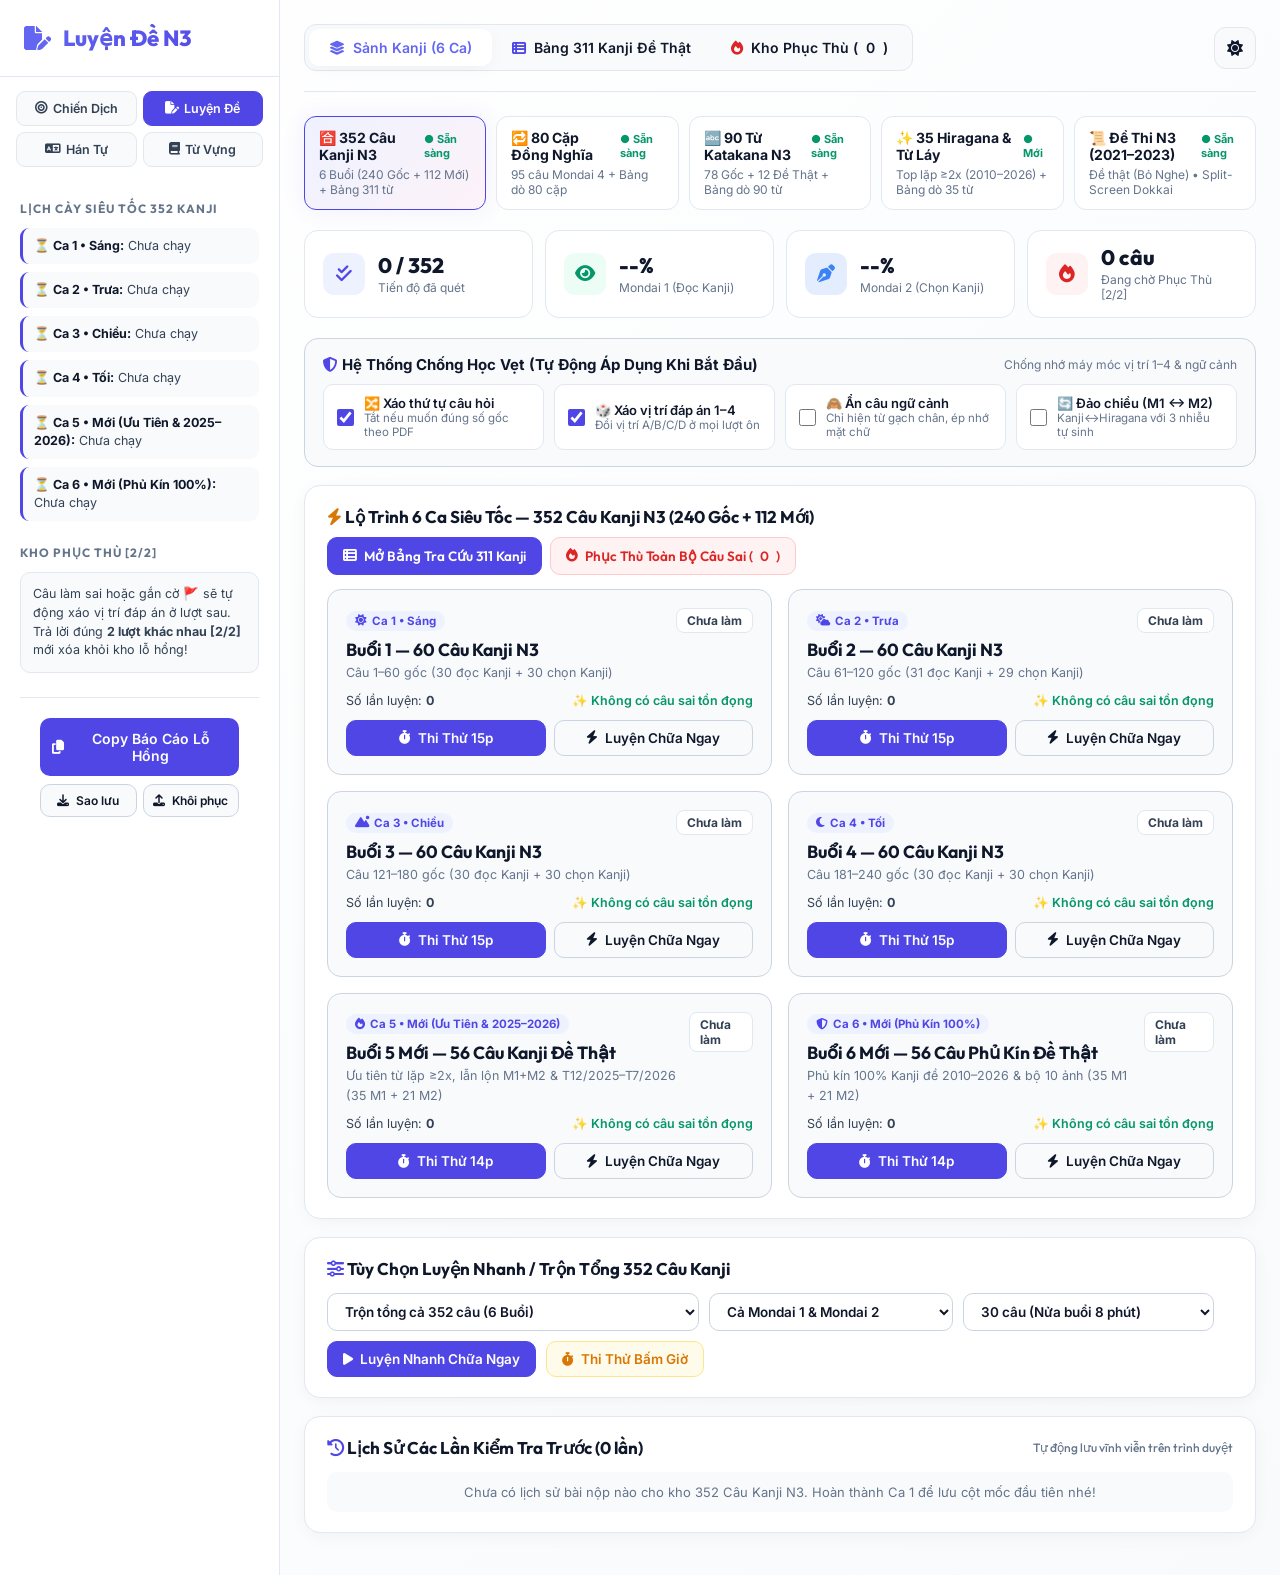
==== commit 76cd72bb: "feat(luyen-de): expand to 5 banks (+112 Kanji, +12 Katakana, new 35 Hiragana) & 311-Kanji lookup tab" ====
--- a/luyen_de.html
+++ b/luyen_de.html
@@ -3,7 +3,7 @@
 <head>
     <meta charset="UTF-8">
     <meta name="viewport" content="width=device-width, initial-scale=1.0">
-    <title>Luyện Đề JLPT N3 - Kanji • Đồng Nghĩa • Katakana • Đề Thi Thật 2021–2023</title>
+    <title>Luyện Đề JLPT N3 - Kanji 352 • Đồng Nghĩa 80 • Katakana 90 • Hiragana 35 • Đề Thi N3</title>
 
     <!-- Google Fonts: Outfit & Inter -->
     <link rel="preconnect" href="https://fonts.googleapis.com">
@@ -170,9 +170,26 @@
         /* Exam Bank Selector Strip */
         .bank-strip {
             display: grid;
-            grid-template-columns: repeat(auto-fit, minmax(190px, 1fr));
+            grid-template-columns: repeat(auto-fit, minmax(175px, 1fr));
             gap: 10px;
             margin-bottom: 20px;
+        }
+        .freq-pill {
+            font-size: 11.5px;
+            font-weight: 700;
+            padding: 3px 9px;
+            border-radius: 6px;
+            background: var(--hub-danger-bg);
+            color: var(--hub-danger-text);
+            border: 1px solid var(--hub-danger-border);
+            display: inline-flex;
+            align-items: center;
+            gap: 4px;
+        }
+        .freq-pill.subtle {
+            background: var(--bg-btn-active);
+            color: var(--primary);
+            border-color: var(--hub-border-strong);
         }
         .bank-chip {
             padding: 12px 14px;
@@ -1152,7 +1169,7 @@
 
             <div class="sidebar-content">
                 <div class="filter-section">
-                    <h3 id="sidebar-sprint-heading">Lịch Cày Siêu Tốc 240 Kanji</h3>
+                    <h3 id="sidebar-sprint-heading">Lịch Cày Siêu Tốc 352 Kanji</h3>
                     <div id="sidebar-sprint-checklist" style="font-size: 12.5px; color: var(--hub-text-body); display: flex; flex-direction: column; gap: 8px; line-height: 1.45;">
                         <!-- Injected by JS -->
                     </div>
@@ -1240,14 +1257,14 @@
                         </div>
                     </div>
 
-                    <!-- Extensible Exam Library Selector -->
+                    <!-- Extensible Exam Library Selector (5 Banks) -->
                     <div class="bank-strip">
                         <div class="bank-chip active" id="bank-chip-kanji240" onclick="switchBank('kanji240')">
                             <div class="bank-chip-title">
-                                <span>🈴 240 Câu Kanji N3</span>
+                                <span>🈴 352 Câu Kanji N3</span>
                                 <span style="font-size: 11px; color: var(--hub-ok-text);">● Sẵn sàng</span>
                             </div>
-                            <span class="bank-chip-sub">4 Buổi × 60 câu (Mondai 1 & 2)</span>
+                            <span class="bank-chip-sub">6 Buổi (240 Gốc + 112 Mới) + Bảng 311 từ</span>
                         </div>
                         <div class="bank-chip" id="bank-chip-syn80" onclick="switchBank('syn80')">
                             <div class="bank-chip-title">
@@ -1258,10 +1275,17 @@
                         </div>
                         <div class="bank-chip" id="bank-chip-kata78" onclick="switchBank('kata78')">
                             <div class="bank-chip-title">
-                                <span>🔤 78 Từ Katakana N3</span>
+                                <span>🔤 90 Từ Katakana N3</span>
                                 <span style="font-size: 11px; color: var(--hub-ok-text);">● Sẵn sàng</span>
                             </div>
-                            <span class="bank-chip-sub">78 câu Mondai 3 + Bảng dò 78 từ</span>
+                            <span class="bank-chip-sub">78 Gốc + 12 Đề Thật + Bảng dò 90 từ</span>
+                        </div>
+                        <div class="bank-chip" id="bank-chip-hira35" onclick="switchBank('hira35')">
+                            <div class="bank-chip-title">
+                                <span>✨ 35 Hiragana & Từ Láy</span>
+                                <span style="font-size: 11px; color: var(--hub-ok-text);">● Mới</span>
+                            </div>
+                            <span class="bank-chip-sub">Top lặp ≥2x (2010–2026) + Bảng dò 35 từ</span>
                         </div>
                         <div class="bank-chip" id="bank-chip-pastN3" onclick="switchBank('pastN3')">
                             <div class="bank-chip-title">
@@ -1279,7 +1303,7 @@
                                 <i class="fa-solid fa-check-double"></i>
                             </div>
                             <div>
-                                <div class="kpi-val" id="kpi-touched">0 / 240</div>
+                                <div class="kpi-val" id="kpi-touched">0 / 352</div>
                                 <div class="kpi-lbl" id="kpi-touched-lbl">Tiến độ đã quét</div>
                             </div>
                         </div>
@@ -1355,7 +1379,7 @@
                     <!-- Sessions Sprint Cards -->
                     <div class="panel-card">
                         <h3>
-                            <span id="sessions-panel-title"><i class="fa-solid fa-bolt" style="color: var(--hub-warn-text);"></i> Lộ Trình 4 Ca Siêu Tốc — 240 Câu Kanji N3</span>
+                            <span id="sessions-panel-title"><i class="fa-solid fa-bolt" style="color: var(--hub-warn-text);"></i> Lộ Trình 6 Ca Siêu Tốc — 352 Câu Kanji N3</span>
                             <div style="display: flex; gap: 8px; flex-wrap: wrap; align-items: center;">
                                 <div class="past-mode-switch" id="past-mode-switch" style="display: none;">
                                     <button type="button" id="past-mode-exam-btn" class="active" onclick="setPastLaunchMode('exam')">⏱️ Thi Thử</button>
@@ -1598,25 +1622,26 @@
                     </div>
                 </div>
                 <!-- ==========================================
-                     VIEW 5: BẢNG DÒ NHANH (80 CẶP ĐỒNG NGHĨA / 78 TỪ KATAKANA)
+                     VIEW 5: BẢNG DÒ NHANH (311 KANJI / 80 ĐỒNG NGHĨA / 90 KATAKANA / 35 HIRAGANA)
                      ========================================== -->
                 <div id="view-pairs" style="display: none;">
                     <div class="panel-card">
                         <h3>
-                            <span id="pairs-view-title"><i class="fa-solid fa-table-list" style="color: var(--primary);"></i> Bảng Dò Nhanh 80 Cặp Từ Đồng Nghĩa N3 (A ＝ B)</span>
+                            <span id="pairs-view-title"><i class="fa-solid fa-table-list" style="color: var(--primary);"></i> Bảng Tra Cứu Nhanh</span>
                             <div style="display: flex; gap: 8px; flex-wrap: wrap;">
                                 <button class="btn-pill primary" id="pairs-mask-none-btn" onclick="setPairsMaskMode('none')">👁️ Hiện tất cả</button>
-                                <button class="btn-pill" id="pairs-mask-right-btn" onclick="setPairsMaskMode('right')">🙈 Che vế phải & Nghĩa (A = ???)</button>
-                                <button class="btn-pill" id="pairs-mask-left-btn" onclick="setPairsMaskMode('left')">🙈 Che vế trái & Nghĩa (??? = B)</button>
+                                <button class="btn-pill" id="pairs-mask-right-btn" onclick="setPairsMaskMode('right')">🙈 Che vế phải & Nghĩa</button>
+                                <button class="btn-pill" id="pairs-mask-left-btn" onclick="setPairsMaskMode('left')">🙈 Che vế trái & Nghĩa</button>
                             </div>
                         </h3>
-                        <div class="custom-row" style="margin-bottom: 16px;">
+                        <div class="custom-row" style="margin-bottom: 12px;">
                             <input type="text" id="pairs-search-input" class="hub-select" style="flex: 1; min-width: 220px; cursor: text;" placeholder="Tìm nhanh Kanji, Hiragana, Katakana hoặc nghĩa tiếng Việt...">
                             <select id="pairs-cat-select" class="hub-select">
-                                <option value="all">Tất cả từ loại (80 cặp)</option>
+                                <option value="all">Tất cả</option>
                             </select>
                             <button class="btn-pill" id="pairs-shuffle-btn"><i class="fa-solid fa-shuffle"></i> Xáo bảng</button>
                         </div>
+                        <div id="pairs-count-bar" style="font-size: 12.5px; color: var(--hub-text-sub); margin-bottom: 12px; font-weight: 600;"></div>
                         <div class="pairs-grid" id="pairs-grid-container">
                             <!-- Study cards injected by JS -->
                         </div>
@@ -1628,10 +1653,14 @@
 
     <!-- Load Databases + Logic -->
     <script src="data/kanji_240_data.js"></script>
+    <script src="data/kanji_extra_112_data.js"></script>
     <script src="data/synonym_n3_data.js"></script>
     <script src="data/katakana_n3_data.js"></script>
+    <script src="data/hiragana_35_data.js"></script>
+    <script src="data/jlpt_n3_2021_12.js"></script>
     <script src="data/jlpt_n3_2022_07.js"></script>
     <script src="data/jlpt_n3_2022_12.js"></script>
+    <script src="data/jlpt_n3_2023_07.js"></script>
     <script src="assets/js/luyen_de_app.js"></script>
 </body>
 </html>
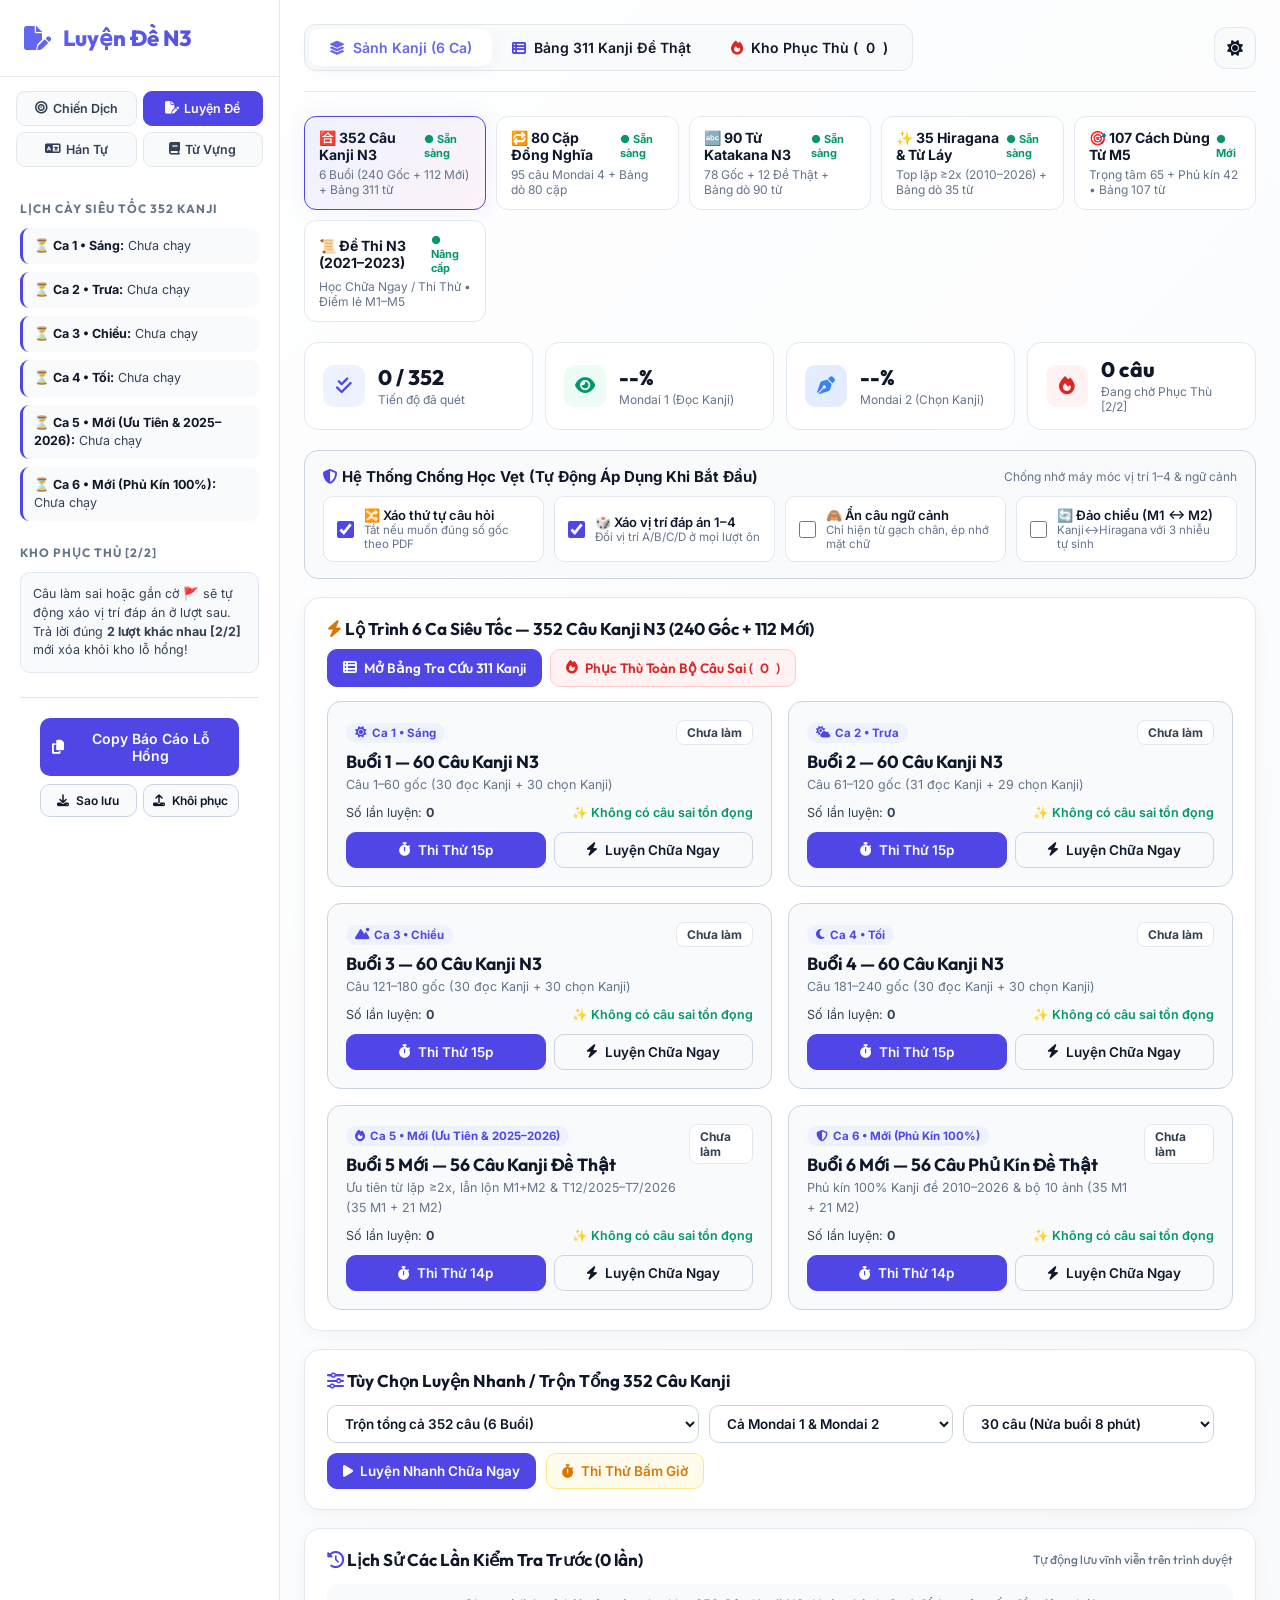
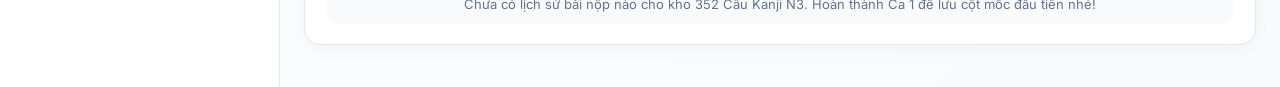
==== commit 540a161a: "feat(luyen-de): add 107 Mondai 5 usage bank (2-tier Core/Full) & Past Exam drill-first UX + per-Mond" ====
--- a/luyen_de.html
+++ b/luyen_de.html
@@ -3,7 +3,7 @@
 <head>
     <meta charset="UTF-8">
     <meta name="viewport" content="width=device-width, initial-scale=1.0">
-    <title>Luyện Đề JLPT N3 - Kanji 352 • Đồng Nghĩa 80 • Katakana 90 • Hiragana 35 • Đề Thi N3</title>
+    <title>Luyện Đề JLPT N3 - Kanji 352 • Đồng Nghĩa 80 • Katakana 90 • Hiragana 35 • Cách Dùng M5 107 • Đề Thi N3</title>
 
     <!-- Google Fonts: Outfit & Inter -->
     <link rel="preconnect" href="https://fonts.googleapis.com">
@@ -191,6 +191,91 @@
             color: var(--primary);
             border-color: var(--hub-border-strong);
         }
+        .tier-pill {
+            font-size: 11px;
+            font-weight: 800;
+            padding: 3px 8px;
+            border-radius: 6px;
+            display: inline-flex;
+            align-items: center;
+            gap: 4px;
+        }
+        .tier-pill.core {
+            background: var(--hub-warn-bg);
+            color: var(--hub-warn-text);
+            border: 1px solid var(--hub-warn-border);
+        }
+        .tier-pill.full {
+            background: var(--bg-btn-active);
+            color: var(--primary);
+            border: 1px solid var(--hub-border-strong);
+        }
+        .m5-exp-list {
+            display: flex;
+            flex-direction: column;
+            gap: 7px;
+        }
+        .past-mode-banner {
+            background: var(--hub-surface-2);
+            border: 1.5px solid var(--hub-border-strong);
+            border-radius: 14px;
+            padding: 14px 16px;
+            margin-bottom: 16px;
+        }
+        .past-mode-grid {
+            display: grid;
+            grid-template-columns: repeat(2, 1fr);
+            gap: 10px;
+            margin-top: 8px;
+        }
+        @media (max-width: 680px) {
+            .past-mode-grid { grid-template-columns: 1fr; }
+        }
+        .past-mode-card-btn {
+            padding: 12px 15px;
+            border-radius: 12px;
+            border: 2px solid var(--hub-border-strong);
+            background: var(--hub-surface);
+            color: var(--hub-text);
+            cursor: pointer;
+            text-align: left;
+            transition: all 0.18s;
+            display: flex;
+            flex-direction: column;
+            gap: 3px;
+        }
+        .past-mode-card-btn:hover {
+            border-color: var(--primary);
+            transform: translateY(-1px);
+        }
+        .past-mode-card-btn.active-drill {
+            background: var(--hub-ok-bg);
+            border-color: var(--hub-ok-text);
+            box-shadow: 0 0 0 2px var(--hub-ok-border);
+        }
+        .past-mode-card-btn.active-exam {
+            background: var(--hub-warn-bg);
+            border-color: var(--hub-warn-text);
+            box-shadow: 0 0 0 2px var(--hub-warn-border);
+        }
+        .mondai-breakdown-grid {
+            display: grid;
+            grid-template-columns: repeat(auto-fill, minmax(175px, 1fr));
+            gap: 9px;
+            margin-top: 10px;
+        }
+        .mondai-chip {
+            padding: 10px 12px;
+            border-radius: 10px;
+            background: var(--hub-surface-2);
+            border: 1px solid var(--hub-border-strong);
+            display: flex;
+            flex-direction: column;
+            gap: 3px;
+        }
+        .mondai-chip.m-ok { background: var(--hub-ok-bg); border-color: var(--hub-ok-border); }
+        .mondai-chip.m-warn { background: var(--hub-warn-bg); border-color: var(--hub-warn-border); }
+        .mondai-chip.m-bad { background: var(--hub-danger-bg); border-color: var(--hub-danger-border); }
         .bank-chip {
             padding: 12px 14px;
             border-radius: 12px;
@@ -1257,7 +1342,7 @@
                         </div>
                     </div>
 
-                    <!-- Extensible Exam Library Selector (5 Banks) -->
+                    <!-- Extensible Exam Library Selector (6 Banks) -->
                     <div class="bank-strip">
                         <div class="bank-chip active" id="bank-chip-kanji240" onclick="switchBank('kanji240')">
                             <div class="bank-chip-title">
@@ -1283,16 +1368,23 @@
                         <div class="bank-chip" id="bank-chip-hira35" onclick="switchBank('hira35')">
                             <div class="bank-chip-title">
                                 <span>✨ 35 Hiragana & Từ Láy</span>
+                                <span style="font-size: 11px; color: var(--hub-ok-text);">● Sẵn sàng</span>
+                            </div>
+                            <span class="bank-chip-sub">Top lặp ≥2x (2010–2026) + Bảng dò 35 từ</span>
+                        </div>
+                        <div class="bank-chip" id="bank-chip-m5_107" onclick="switchBank('m5_107')">
+                            <div class="bank-chip-title">
+                                <span>🎯 107 Cách Dùng Từ M5</span>
                                 <span style="font-size: 11px; color: var(--hub-ok-text);">● Mới</span>
                             </div>
-                            <span class="bank-chip-sub">Top lặp ≥2x (2010–2026) + Bảng dò 35 từ</span>
+                            <span class="bank-chip-sub">Trọng tâm 65 + Phủ kín 42 • Bảng 107 từ</span>
                         </div>
                         <div class="bank-chip" id="bank-chip-pastN3" onclick="switchBank('pastN3')">
                             <div class="bank-chip-title">
                                 <span>📜 Đề Thi N3 (2021–2023)</span>
-                                <span style="font-size: 11px; color: var(--hub-ok-text);">● Sẵn sàng</span>
-                            </div>
-                            <span class="bank-chip-sub">Đề thật (Bỏ Nghe) • Split-Screen Dokkai</span>
+                                <span style="font-size: 11px; color: var(--hub-ok-text);">● Nâng cấp</span>
+                            </div>
+                            <span class="bank-chip-sub">Học Chữa Ngay / Thi Thử • Điểm lẻ M1–M5</span>
                         </div>
                     </div>
 
@@ -1381,10 +1473,6 @@
                         <h3>
                             <span id="sessions-panel-title"><i class="fa-solid fa-bolt" style="color: var(--hub-warn-text);"></i> Lộ Trình 6 Ca Siêu Tốc — 352 Câu Kanji N3</span>
                             <div style="display: flex; gap: 8px; flex-wrap: wrap; align-items: center;">
-                                <div class="past-mode-switch" id="past-mode-switch" style="display: none;">
-                                    <button type="button" id="past-mode-exam-btn" class="active" onclick="setPastLaunchMode('exam')">⏱️ Thi Thử</button>
-                                    <button type="button" id="past-mode-drill-btn" onclick="setPastLaunchMode('drill')">⚡ Chữa Ngay</button>
-                                </div>
                                 <button class="btn-pill primary" id="open-pairs-quick-btn" style="display: none;" onclick="showMainView('pairs')">
                                     <i class="fa-solid fa-table-list"></i> <span id="open-pairs-quick-lbl">Mở Bảng Dò 80 Cặp A = B</span>
                                 </button>
@@ -1393,6 +1481,23 @@
                                 </button>
                             </div>
                         </h3>
+                        <!-- Prominent Past-Exam Mode Banner (visible only on pastN3) -->
+                        <div class="past-mode-banner" id="past-mode-banner" style="display: none;">
+                            <div style="display: flex; justify-content: space-between; align-items: center; flex-wrap: wrap; gap: 6px;">
+                                <strong style="font-size: 14px; color: var(--hub-text);"><i class="fa-solid fa-sliders" style="color: var(--primary);"></i> Chọn chế độ làm 4 đề thi thật bên dưới:</strong>
+                                <span id="past-mode-helper-txt" style="font-size: 12px; color: var(--hub-ok-text); font-weight: 700;">⚡ Đang bật Chế độ Học Chữa Ngay — làm từng câu là xem ngay đáp án & giải thích!</span>
+                            </div>
+                            <div class="past-mode-grid">
+                                <button type="button" id="past-mode-drill-btn" class="past-mode-card-btn active-drill" onclick="setPastLaunchMode('drill')">
+                                    <strong style="font-size: 14.5px; color: var(--hub-ok-text);">⚡ Học Chữa Ngay Từng Câu (Khuyên dùng)</strong>
+                                    <span style="font-size: 12px; color: var(--hub-text-body);">Không bấm giờ áp lực • Chọn xong hiện ngay dịch câu, mẹo tránh bẫy & căn cứ bài đọc</span>
+                                </button>
+                                <button type="button" id="past-mode-exam-btn" class="past-mode-card-btn" onclick="setPastLaunchMode('exam')">
+                                    <strong style="font-size: 14.5px; color: var(--hub-warn-text);">⏱️ Thi Thử Bấm Giờ Chuẩn JLPT</strong>
+                                    <span style="font-size: 12px; color: var(--hub-text-body);">Đếm ngược 30p / 70p như phòng thi thật • Nộp bài mới chấm điểm /120 & tách điểm M1–M5</span>
+                                </button>
+                            </div>
+                        </div>
                         <div class="sessions-grid" id="sessions-cards-container">
                             <!-- Session cards injected by JS -->
                         </div>
@@ -1657,6 +1762,7 @@
     <script src="data/synonym_n3_data.js"></script>
     <script src="data/katakana_n3_data.js"></script>
     <script src="data/hiragana_35_data.js"></script>
+    <script src="data/mondai5_107_data.js"></script>
     <script src="data/jlpt_n3_2021_12.js"></script>
     <script src="data/jlpt_n3_2022_07.js"></script>
     <script src="data/jlpt_n3_2022_12.js"></script>
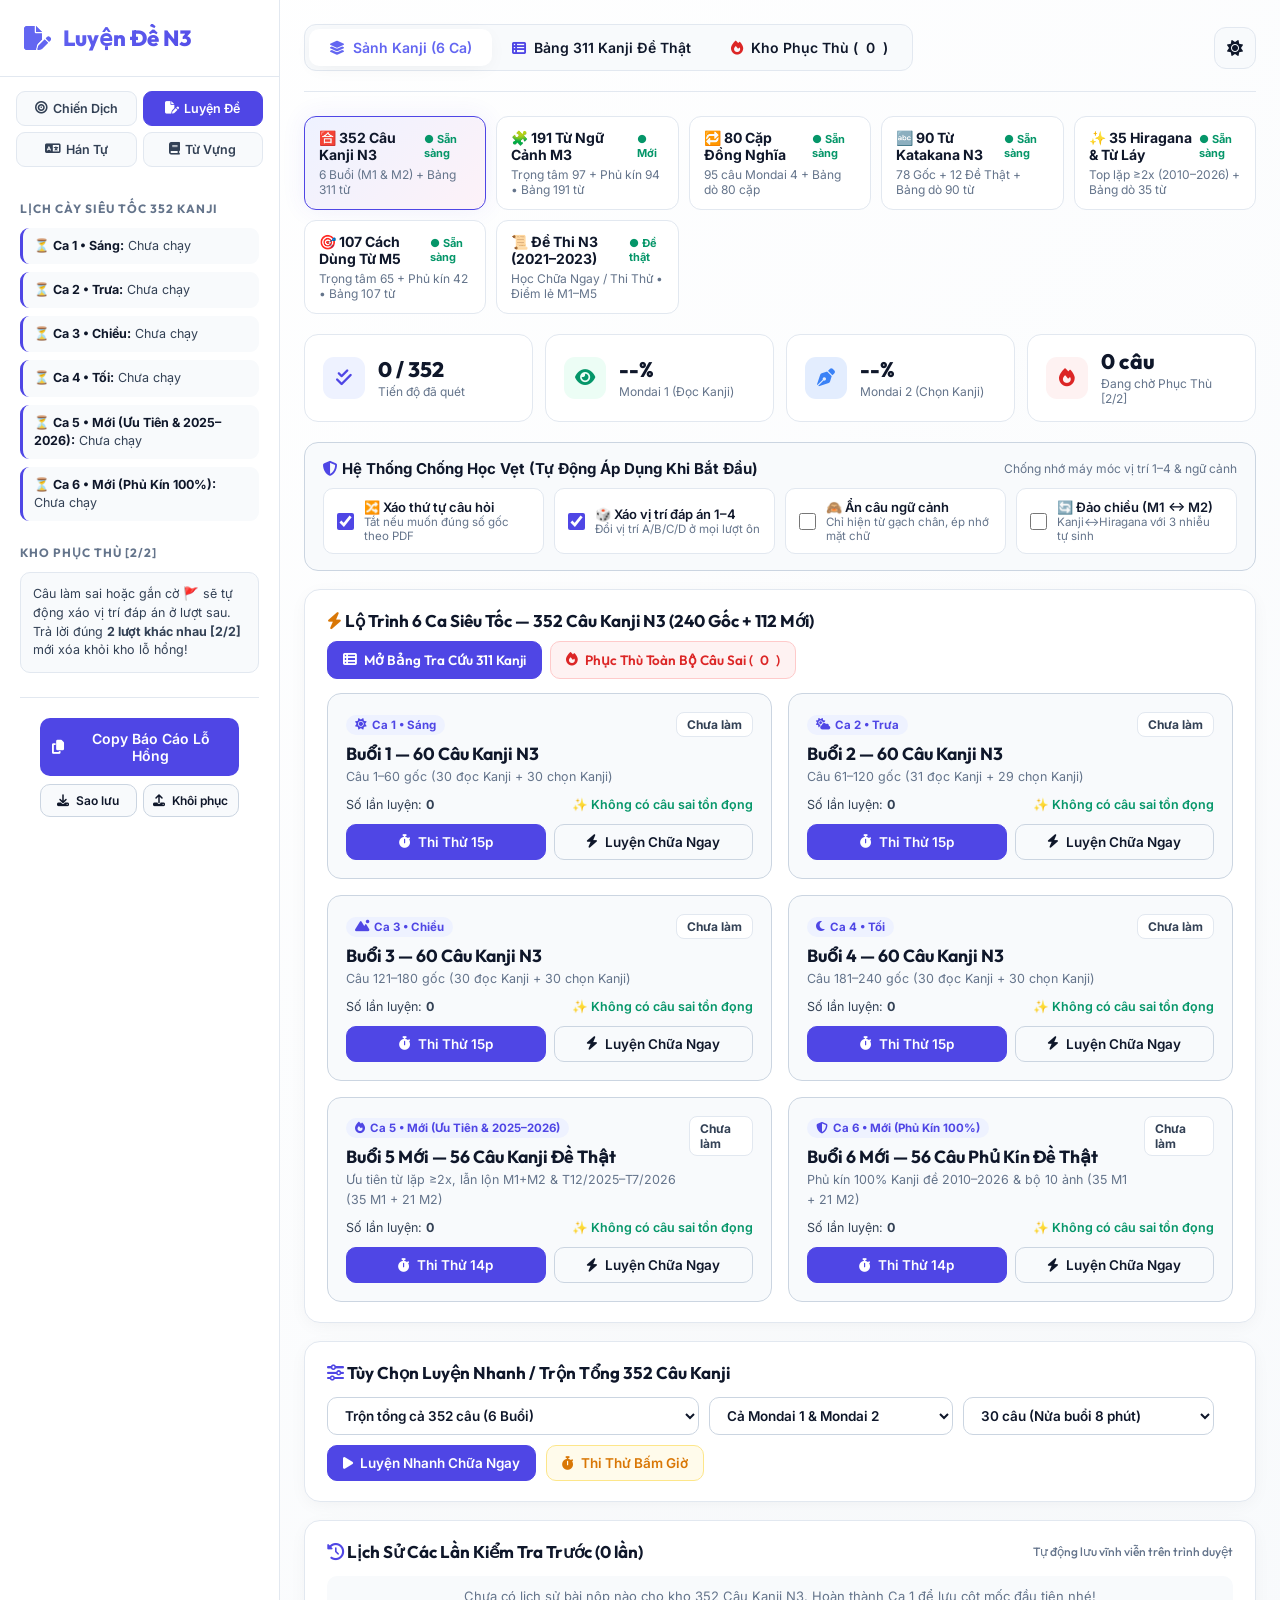
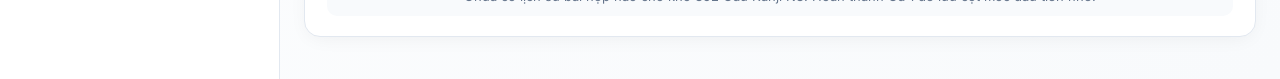
==== commit 467b8d72: "feat(luyen-de): add 191 Mondai 3 context bank (2-tier Core 97 + Full 94) completing 7-bank 1,161-Q N" ====
--- a/luyen_de.html
+++ b/luyen_de.html
@@ -3,7 +3,7 @@
 <head>
     <meta charset="UTF-8">
     <meta name="viewport" content="width=device-width, initial-scale=1.0">
-    <title>Luyện Đề JLPT N3 - Kanji 352 • Đồng Nghĩa 80 • Katakana 90 • Hiragana 35 • Cách Dùng M5 107 • Đề Thi N3</title>
+    <title>Luyện Đề JLPT N3 - Trọn Bộ M1–M5 (7 Ngân Hàng • 1.161 Câu) & Đề Thi Thật</title>
 
     <!-- Google Fonts: Outfit & Inter -->
     <link rel="preconnect" href="https://fonts.googleapis.com">
@@ -1342,14 +1342,21 @@
                         </div>
                     </div>
 
-                    <!-- Extensible Exam Library Selector (6 Banks) -->
+                    <!-- Extensible Exam Library Selector (7 Banks) -->
                     <div class="bank-strip">
                         <div class="bank-chip active" id="bank-chip-kanji240" onclick="switchBank('kanji240')">
                             <div class="bank-chip-title">
                                 <span>🈴 352 Câu Kanji N3</span>
                                 <span style="font-size: 11px; color: var(--hub-ok-text);">● Sẵn sàng</span>
                             </div>
-                            <span class="bank-chip-sub">6 Buổi (240 Gốc + 112 Mới) + Bảng 311 từ</span>
+                            <span class="bank-chip-sub">6 Buổi (M1 & M2) + Bảng 311 từ</span>
+                        </div>
+                        <div class="bank-chip" id="bank-chip-m3_191" onclick="switchBank('m3_191')">
+                            <div class="bank-chip-title">
+                                <span>🧩 191 Từ Ngữ Cảnh M3</span>
+                                <span style="font-size: 11px; color: var(--hub-ok-text);">● Mới</span>
+                            </div>
+                            <span class="bank-chip-sub">Trọng tâm 97 + Phủ kín 94 • Bảng 191 từ</span>
                         </div>
                         <div class="bank-chip" id="bank-chip-syn80" onclick="switchBank('syn80')">
                             <div class="bank-chip-title">
@@ -1375,14 +1382,14 @@
                         <div class="bank-chip" id="bank-chip-m5_107" onclick="switchBank('m5_107')">
                             <div class="bank-chip-title">
                                 <span>🎯 107 Cách Dùng Từ M5</span>
-                                <span style="font-size: 11px; color: var(--hub-ok-text);">● Mới</span>
+                                <span style="font-size: 11px; color: var(--hub-ok-text);">● Sẵn sàng</span>
                             </div>
                             <span class="bank-chip-sub">Trọng tâm 65 + Phủ kín 42 • Bảng 107 từ</span>
                         </div>
                         <div class="bank-chip" id="bank-chip-pastN3" onclick="switchBank('pastN3')">
                             <div class="bank-chip-title">
                                 <span>📜 Đề Thi N3 (2021–2023)</span>
-                                <span style="font-size: 11px; color: var(--hub-ok-text);">● Nâng cấp</span>
+                                <span style="font-size: 11px; color: var(--hub-ok-text);">● Đề thật</span>
                             </div>
                             <span class="bank-chip-sub">Học Chữa Ngay / Thi Thử • Điểm lẻ M1–M5</span>
                         </div>
@@ -1762,6 +1769,7 @@
     <script src="data/synonym_n3_data.js"></script>
     <script src="data/katakana_n3_data.js"></script>
     <script src="data/hiragana_35_data.js"></script>
+    <script src="data/mondai3_191_data.js"></script>
     <script src="data/mondai5_107_data.js"></script>
     <script src="data/jlpt_n3_2021_12.js"></script>
     <script src="data/jlpt_n3_2022_07.js"></script>
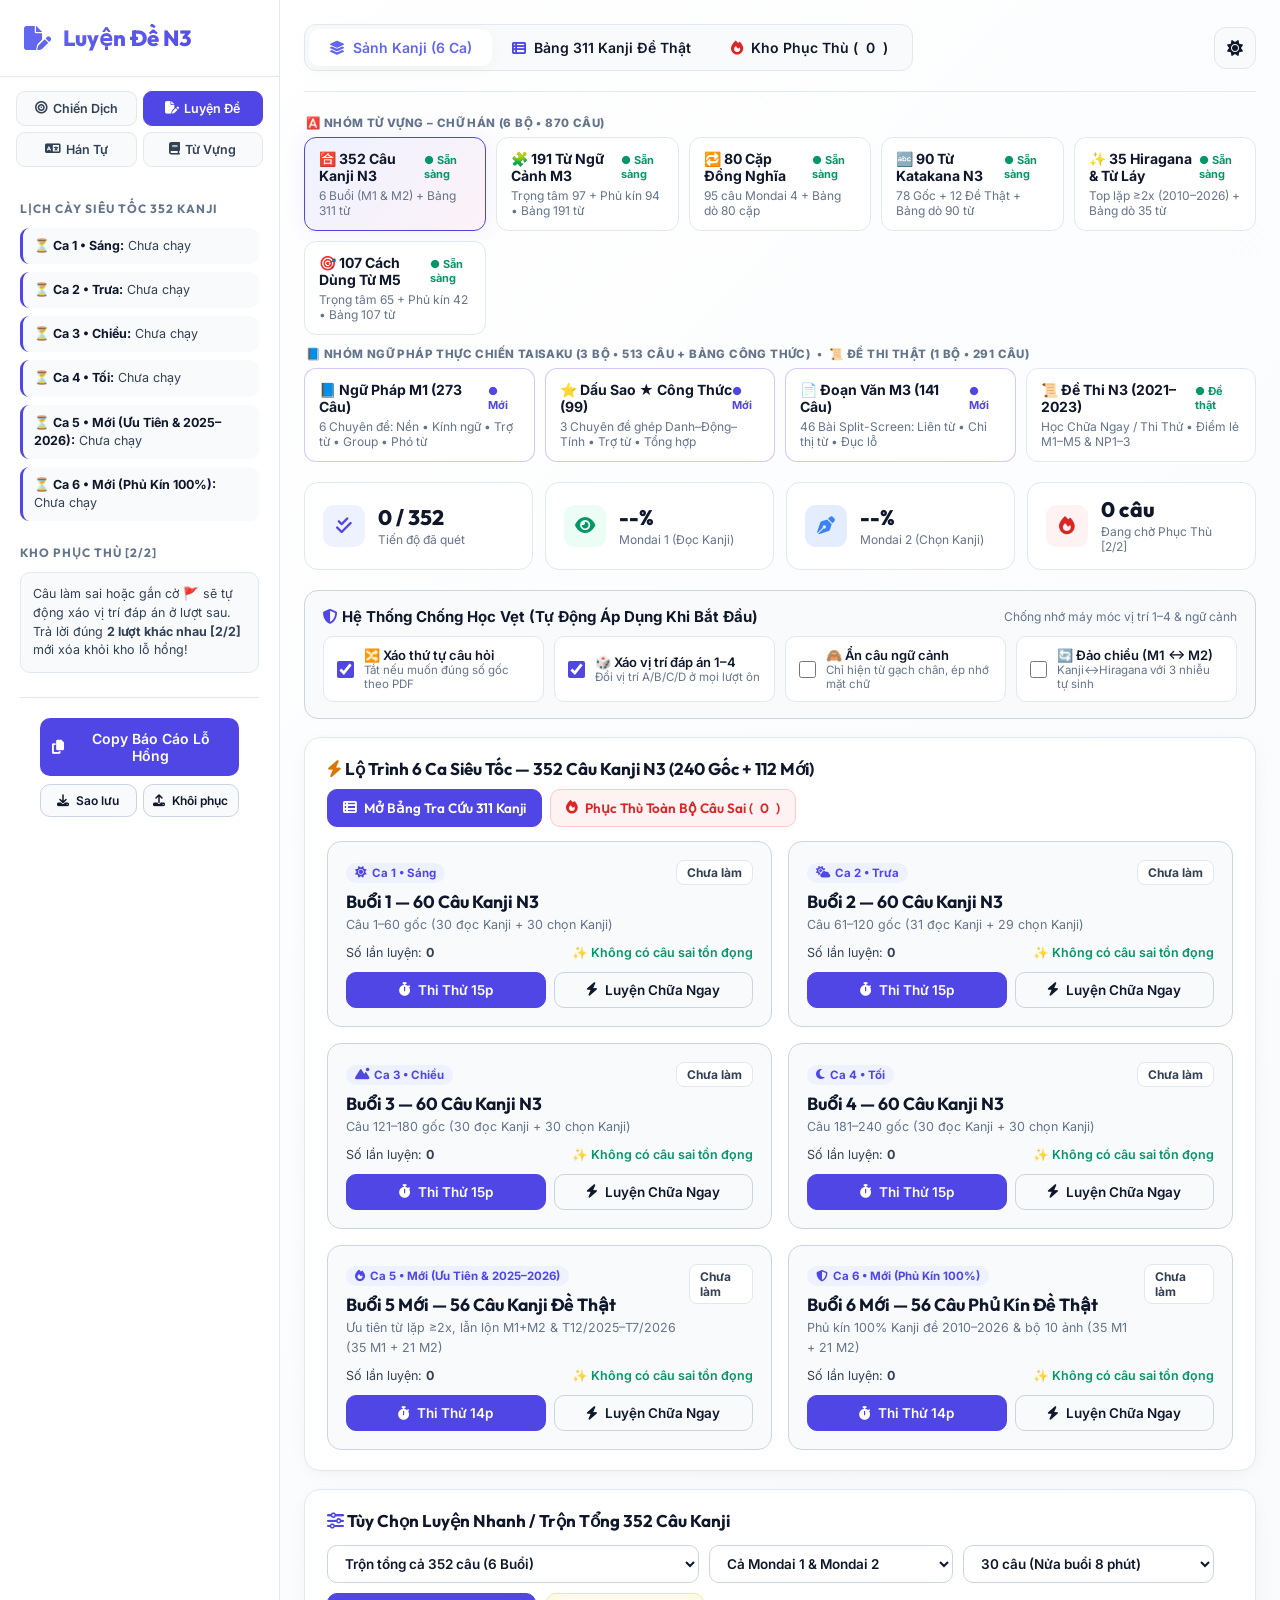
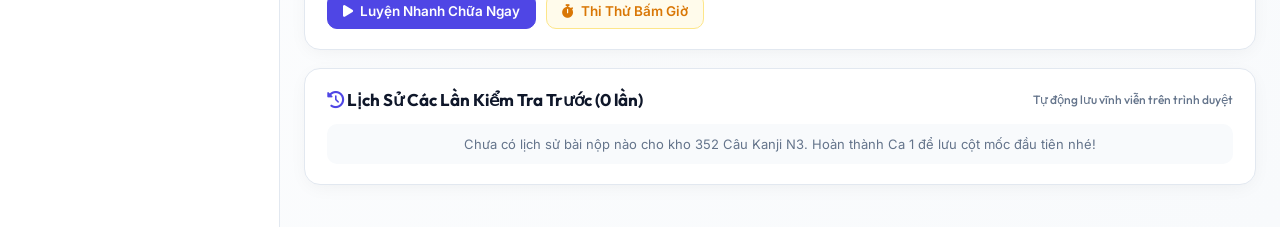
==== commit f34f29ed: "feat(grammar): add 3 Taisaku JLPT N3 Grammar Banks (513 Qs + 85 Cheat-Sheet cards, 10 banks total / " ====
--- a/luyen_de.html
+++ b/luyen_de.html
@@ -3,7 +3,7 @@
 <head>
     <meta charset="UTF-8">
     <meta name="viewport" content="width=device-width, initial-scale=1.0">
-    <title>Luyện Đề JLPT N3 - Trọn Bộ M1–M5 (7 Ngân Hàng • 1.161 Câu) & Đề Thi Thật</title>
+    <title>Luyện Đề JLPT N3 - 10 Ngân Hàng • 1.674 Câu (Từ Vựng + Ngữ Pháp Thực Chiến + Đề Thật)</title>
 
     <!-- Google Fonts: Outfit & Inter -->
     <link rel="preconnect" href="https://fonts.googleapis.com">
@@ -167,12 +167,61 @@
             gap: 10px;
         }
 
-        /* Exam Bank Selector Strip */
+        /* Exam Bank Selector Strip (3 Visual Groups: Moji-Goi / Bunpou Taisaku / Past Exams) */
+        .bank-groups-wrap {
+            display: flex;
+            flex-direction: column;
+            gap: 12px;
+            margin-bottom: 20px;
+        }
+        .bank-group-section {
+            display: flex;
+            flex-direction: column;
+            gap: 7px;
+        }
+        .bank-group-label {
+            font-size: 11.5px;
+            font-weight: 800;
+            text-transform: uppercase;
+            letter-spacing: 0.4px;
+            color: var(--hub-text-sub);
+            display: flex;
+            align-items: center;
+            gap: 7px;
+            padding-left: 2px;
+        }
         .bank-strip {
             display: grid;
             grid-template-columns: repeat(auto-fit, minmax(175px, 1fr));
             gap: 10px;
-            margin-bottom: 20px;
+            margin-bottom: 0;
+        }
+        .bank-chip.gp-accent {
+            border-color: rgba(139, 92, 246, 0.35);
+        }
+        .gp-rule-pill {
+            font-size: 11.5px;
+            font-weight: 700;
+            padding: 3px 9px;
+            border-radius: 6px;
+            background: var(--bg-btn-active);
+            color: var(--primary);
+            border: 1px solid var(--hub-border-strong);
+            display: inline-flex;
+            align-items: center;
+            gap: 4px;
+        }
+        .gp-star-pill {
+            font-size: 11.5px;
+            font-weight: 800;
+            padding: 3px 8px;
+            border-radius: 6px;
+            background: var(--hub-warn-bg);
+            color: var(--hub-warn-text);
+            border: 1px solid var(--hub-warn-border);
+            display: inline-flex;
+            align-items: center;
+            gap: 4px;
         }
         .freq-pill {
             font-size: 11.5px;
@@ -1342,56 +1391,88 @@
                         </div>
                     </div>
 
-                    <!-- Extensible Exam Library Selector (7 Banks) -->
-                    <div class="bank-strip">
-                        <div class="bank-chip active" id="bank-chip-kanji240" onclick="switchBank('kanji240')">
-                            <div class="bank-chip-title">
-                                <span>🈴 352 Câu Kanji N3</span>
-                                <span style="font-size: 11px; color: var(--hub-ok-text);">● Sẵn sàng</span>
-                            </div>
-                            <span class="bank-chip-sub">6 Buổi (M1 & M2) + Bảng 311 từ</span>
-                        </div>
-                        <div class="bank-chip" id="bank-chip-m3_191" onclick="switchBank('m3_191')">
-                            <div class="bank-chip-title">
-                                <span>🧩 191 Từ Ngữ Cảnh M3</span>
-                                <span style="font-size: 11px; color: var(--hub-ok-text);">● Mới</span>
-                            </div>
-                            <span class="bank-chip-sub">Trọng tâm 97 + Phủ kín 94 • Bảng 191 từ</span>
-                        </div>
-                        <div class="bank-chip" id="bank-chip-syn80" onclick="switchBank('syn80')">
-                            <div class="bank-chip-title">
-                                <span>🔁 80 Cặp Đồng Nghĩa</span>
-                                <span style="font-size: 11px; color: var(--hub-ok-text);">● Sẵn sàng</span>
-                            </div>
-                            <span class="bank-chip-sub">95 câu Mondai 4 + Bảng dò 80 cặp</span>
-                        </div>
-                        <div class="bank-chip" id="bank-chip-kata78" onclick="switchBank('kata78')">
-                            <div class="bank-chip-title">
-                                <span>🔤 90 Từ Katakana N3</span>
-                                <span style="font-size: 11px; color: var(--hub-ok-text);">● Sẵn sàng</span>
-                            </div>
-                            <span class="bank-chip-sub">78 Gốc + 12 Đề Thật + Bảng dò 90 từ</span>
-                        </div>
-                        <div class="bank-chip" id="bank-chip-hira35" onclick="switchBank('hira35')">
-                            <div class="bank-chip-title">
-                                <span>✨ 35 Hiragana & Từ Láy</span>
-                                <span style="font-size: 11px; color: var(--hub-ok-text);">● Sẵn sàng</span>
-                            </div>
-                            <span class="bank-chip-sub">Top lặp ≥2x (2010–2026) + Bảng dò 35 từ</span>
-                        </div>
-                        <div class="bank-chip" id="bank-chip-m5_107" onclick="switchBank('m5_107')">
-                            <div class="bank-chip-title">
-                                <span>🎯 107 Cách Dùng Từ M5</span>
-                                <span style="font-size: 11px; color: var(--hub-ok-text);">● Sẵn sàng</span>
-                            </div>
-                            <span class="bank-chip-sub">Trọng tâm 65 + Phủ kín 42 • Bảng 107 từ</span>
-                        </div>
-                        <div class="bank-chip" id="bank-chip-pastN3" onclick="switchBank('pastN3')">
-                            <div class="bank-chip-title">
-                                <span>📜 Đề Thi N3 (2021–2023)</span>
-                                <span style="font-size: 11px; color: var(--hub-ok-text);">● Đề thật</span>
-                            </div>
-                            <span class="bank-chip-sub">Học Chữa Ngay / Thi Thử • Điểm lẻ M1–M5</span>
+                    <!-- Extensible Exam Library Selector (10 Banks grouped cleanly into 3 Clusters) -->
+                    <div class="bank-groups-wrap">
+                        <div class="bank-group-section">
+                            <div class="bank-group-label">🅰️ Nhóm Từ Vựng – Chữ Hán (6 bộ • 870 câu)</div>
+                            <div class="bank-strip">
+                                <div class="bank-chip active" id="bank-chip-kanji240" onclick="switchBank('kanji240')">
+                                    <div class="bank-chip-title">
+                                        <span>🈴 352 Câu Kanji N3</span>
+                                        <span style="font-size: 11px; color: var(--hub-ok-text);">● Sẵn sàng</span>
+                                    </div>
+                                    <span class="bank-chip-sub">6 Buổi (M1 & M2) + Bảng 311 từ</span>
+                                </div>
+                                <div class="bank-chip" id="bank-chip-m3_191" onclick="switchBank('m3_191')">
+                                    <div class="bank-chip-title">
+                                        <span>🧩 191 Từ Ngữ Cảnh M3</span>
+                                        <span style="font-size: 11px; color: var(--hub-ok-text);">● Sẵn sàng</span>
+                                    </div>
+                                    <span class="bank-chip-sub">Trọng tâm 97 + Phủ kín 94 • Bảng 191 từ</span>
+                                </div>
+                                <div class="bank-chip" id="bank-chip-syn80" onclick="switchBank('syn80')">
+                                    <div class="bank-chip-title">
+                                        <span>🔁 80 Cặp Đồng Nghĩa</span>
+                                        <span style="font-size: 11px; color: var(--hub-ok-text);">● Sẵn sàng</span>
+                                    </div>
+                                    <span class="bank-chip-sub">95 câu Mondai 4 + Bảng dò 80 cặp</span>
+                                </div>
+                                <div class="bank-chip" id="bank-chip-kata78" onclick="switchBank('kata78')">
+                                    <div class="bank-chip-title">
+                                        <span>🔤 90 Từ Katakana N3</span>
+                                        <span style="font-size: 11px; color: var(--hub-ok-text);">● Sẵn sàng</span>
+                                    </div>
+                                    <span class="bank-chip-sub">78 Gốc + 12 Đề Thật + Bảng dò 90 từ</span>
+                                </div>
+                                <div class="bank-chip" id="bank-chip-hira35" onclick="switchBank('hira35')">
+                                    <div class="bank-chip-title">
+                                        <span>✨ 35 Hiragana & Từ Láy</span>
+                                        <span style="font-size: 11px; color: var(--hub-ok-text);">● Sẵn sàng</span>
+                                    </div>
+                                    <span class="bank-chip-sub">Top lặp ≥2x (2010–2026) + Bảng dò 35 từ</span>
+                                </div>
+                                <div class="bank-chip" id="bank-chip-m5_107" onclick="switchBank('m5_107')">
+                                    <div class="bank-chip-title">
+                                        <span>🎯 107 Cách Dùng Từ M5</span>
+                                        <span style="font-size: 11px; color: var(--hub-ok-text);">● Sẵn sàng</span>
+                                    </div>
+                                    <span class="bank-chip-sub">Trọng tâm 65 + Phủ kín 42 • Bảng 107 từ</span>
+                                </div>
+                            </div>
+                        </div>
+
+                        <div class="bank-group-section">
+                            <div class="bank-group-label">📘 Nhóm Ngữ Pháp Thực Chiến Taisaku (3 bộ • 513 câu + Bảng Công Thức) &nbsp;•&nbsp; 📜 Đề Thi Thật (1 bộ • 291 câu)</div>
+                            <div class="bank-strip">
+                                <div class="bank-chip gp-accent" id="bank-chip-gp_m1" onclick="switchBank('gp_m1')">
+                                    <div class="bank-chip-title">
+                                        <span>📘 Ngữ Pháp M1 (273 Câu)</span>
+                                        <span style="font-size: 11px; color: var(--primary);">● Mới</span>
+                                    </div>
+                                    <span class="bank-chip-sub">6 Chuyên đề: Nền • Kính ngữ • Trợ từ • Group • Phó từ</span>
+                                </div>
+                                <div class="bank-chip gp-accent" id="bank-chip-gp_star" onclick="switchBank('gp_star')">
+                                    <div class="bank-chip-title">
+                                        <span>⭐ Dấu Sao ★ Công Thức (99)</span>
+                                        <span style="font-size: 11px; color: var(--primary);">● Mới</span>
+                                    </div>
+                                    <span class="bank-chip-sub">3 Chuyên đề ghép Danh–Động–Tính • Trợ từ • Tổng hợp</span>
+                                </div>
+                                <div class="bank-chip gp-accent" id="bank-chip-gp_m3" onclick="switchBank('gp_m3')">
+                                    <div class="bank-chip-title">
+                                        <span>📄 Đoạn Văn M3 (141 Câu)</span>
+                                        <span style="font-size: 11px; color: var(--primary);">● Mới</span>
+                                    </div>
+                                    <span class="bank-chip-sub">46 Bài Split-Screen: Liên từ • Chỉ thị từ • Đục lỗ</span>
+                                </div>
+                                <div class="bank-chip" id="bank-chip-pastN3" onclick="switchBank('pastN3')">
+                                    <div class="bank-chip-title">
+                                        <span>📜 Đề Thi N3 (2021–2023)</span>
+                                        <span style="font-size: 11px; color: var(--hub-ok-text);">● Đề thật</span>
+                                    </div>
+                                    <span class="bank-chip-sub">Học Chữa Ngay / Thi Thử • Điểm lẻ M1–M5 & NP1–3</span>
+                                </div>
+                            </div>
                         </div>
                     </div>
 
@@ -1771,6 +1852,9 @@
     <script src="data/hiragana_35_data.js"></script>
     <script src="data/mondai3_191_data.js"></script>
     <script src="data/mondai5_107_data.js"></script>
+    <script src="data/gp_m1_data.js"></script>
+    <script src="data/gp_star_data.js"></script>
+    <script src="data/gp_m3_data.js"></script>
     <script src="data/jlpt_n3_2021_12.js"></script>
     <script src="data/jlpt_n3_2022_07.js"></script>
     <script src="data/jlpt_n3_2022_12.js"></script>
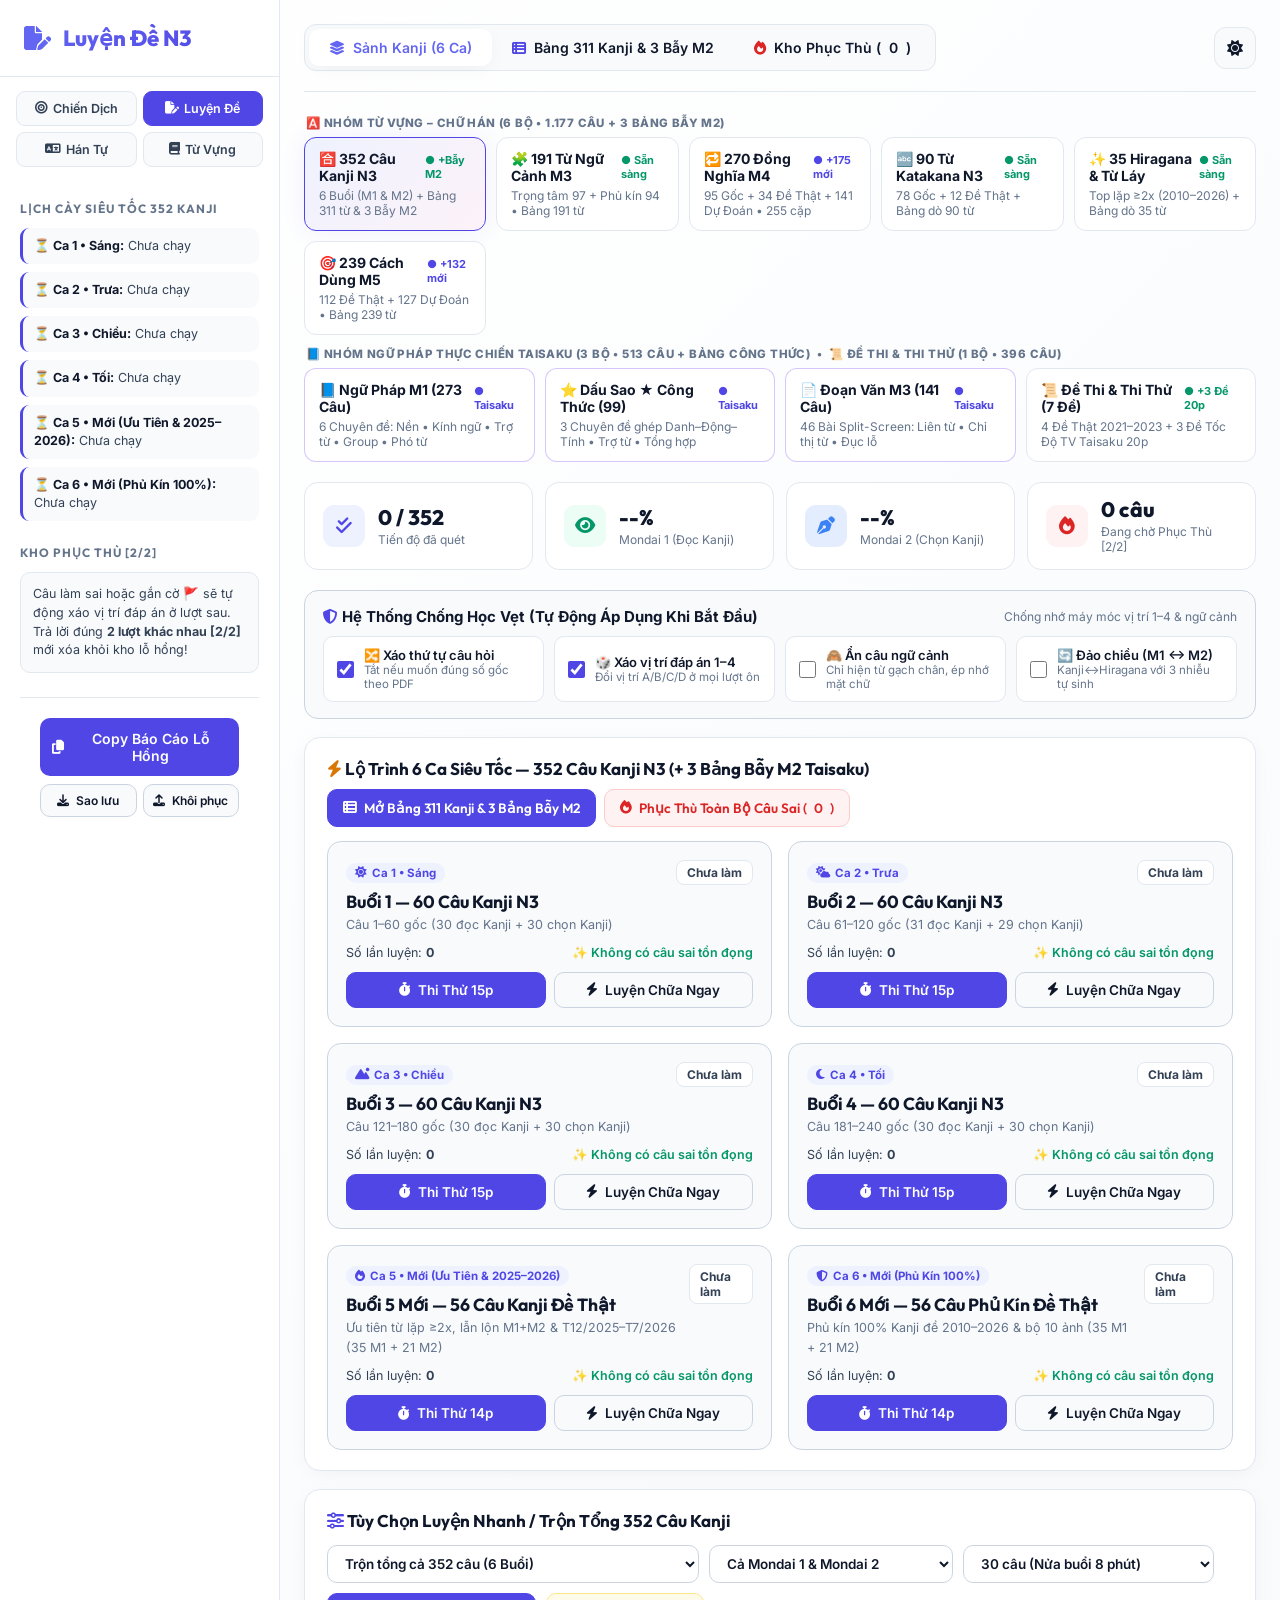
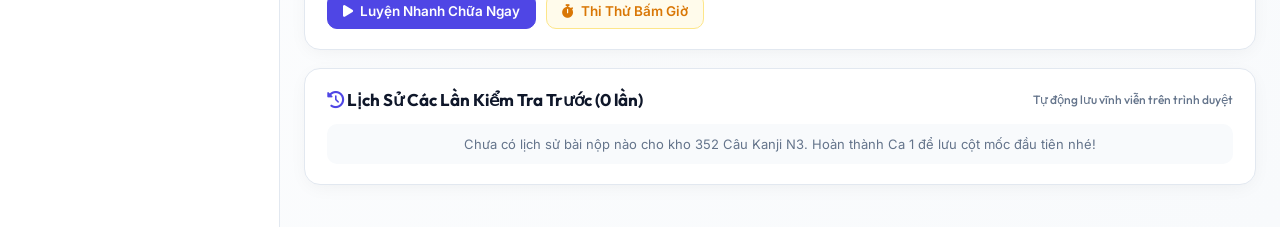
==== commit cfe6bb7c: "feat(taisaku-tv): add +412 vocab Qs (M4 +175, M5 +132, 3x20m mocks +105) & 3 M2 Kanji trap tables (2" ====
--- a/luyen_de.html
+++ b/luyen_de.html
@@ -3,7 +3,7 @@
 <head>
     <meta charset="UTF-8">
     <meta name="viewport" content="width=device-width, initial-scale=1.0">
-    <title>Luyện Đề JLPT N3 - 10 Ngân Hàng • 1.674 Câu (Từ Vựng + Ngữ Pháp Thực Chiến + Đề Thật)</title>
+    <title>Luyện Đề JLPT N3 - 10 Ngân Hàng • 2.086 Câu (Từ Vựng Taisaku + Ngữ Pháp + Đề Thật)</title>
 
     <!-- Google Fonts: Outfit & Inter -->
     <link rel="preconnect" href="https://fonts.googleapis.com">
@@ -258,6 +258,92 @@
             background: var(--bg-btn-active);
             color: var(--primary);
             border: 1px solid var(--hub-border-strong);
+        }
+        .tier-pill.pred {
+            background: rgba(139, 92, 246, 0.14);
+            color: #7c3aed;
+            border: 1px solid rgba(139, 92, 246, 0.38);
+        }
+        [data-theme="dark"] .tier-pill.pred {
+            background: rgba(167, 139, 250, 0.18);
+            color: #c4b5fd;
+            border-color: rgba(167, 139, 250, 0.42);
+        }
+        .past-section-divider {
+            grid-column: 1 / -1;
+            margin-top: 8px;
+            padding: 12px 16px;
+            border-radius: 12px;
+            background: var(--hub-banner-bg);
+            border: 1px solid var(--hub-border-strong);
+            display: flex;
+            justify-content: space-between;
+            align-items: center;
+            flex-wrap: wrap;
+            gap: 8px;
+        }
+        .m2-trap-items-grid {
+            display: grid;
+            grid-template-columns: repeat(auto-fit, minmax(128px, 1fr));
+            gap: 8px;
+        }
+        .m2-trap-subcard {
+            padding: 9px 10px;
+            border-radius: 10px;
+            background: var(--hub-surface);
+            border: 1px solid var(--hub-border-strong);
+            display: flex;
+            flex-direction: column;
+            gap: 3px;
+            cursor: pointer;
+            transition: border-color 0.18s;
+        }
+        .m2-trap-subcard:hover {
+            border-color: var(--primary);
+        }
+        .m2-trap-kanji {
+            font-size: 24px;
+            font-weight: 800;
+            color: var(--hub-text);
+            line-height: 1.15;
+        }
+        .m2-trap-hv {
+            font-size: 11px;
+            font-weight: 800;
+            color: var(--hub-warn-text);
+            letter-spacing: 0.3px;
+        }
+        .m2-trap-read {
+            font-size: 12.5px;
+            font-weight: 700;
+            color: var(--primary);
+        }
+        .m2-trap-word {
+            font-size: 12px;
+            color: var(--hub-text-body);
+            line-height: 1.38;
+        }
+        .m2-trap-mask-box.masked {
+            background: var(--hub-surface-2);
+            color: transparent !important;
+            border-radius: 6px;
+            user-select: none;
+            position: relative;
+        }
+        .m2-trap-mask-box.masked * {
+            visibility: hidden;
+        }
+        .m2-trap-mask-box.masked::after {
+            content: '🙈 Bấm để mở';
+            position: absolute;
+            inset: 0;
+            display: flex;
+            align-items: center;
+            justify-content: center;
+            color: var(--hub-text-sub);
+            font-size: 11.5px;
+            font-weight: 700;
+            visibility: visible;
         }
         .m5-exp-list {
             display: flex;
@@ -1394,14 +1480,14 @@
                     <!-- Extensible Exam Library Selector (10 Banks grouped cleanly into 3 Clusters) -->
                     <div class="bank-groups-wrap">
                         <div class="bank-group-section">
-                            <div class="bank-group-label">🅰️ Nhóm Từ Vựng – Chữ Hán (6 bộ • 870 câu)</div>
+                            <div class="bank-group-label">🅰️ Nhóm Từ Vựng – Chữ Hán (6 bộ • 1.177 câu + 3 Bảng Bẫy M2)</div>
                             <div class="bank-strip">
                                 <div class="bank-chip active" id="bank-chip-kanji240" onclick="switchBank('kanji240')">
                                     <div class="bank-chip-title">
                                         <span>🈴 352 Câu Kanji N3</span>
-                                        <span style="font-size: 11px; color: var(--hub-ok-text);">● Sẵn sàng</span>
+                                        <span style="font-size: 11px; color: var(--hub-ok-text);">● +Bẫy M2</span>
                                     </div>
-                                    <span class="bank-chip-sub">6 Buổi (M1 & M2) + Bảng 311 từ</span>
+                                    <span class="bank-chip-sub">6 Buổi (M1 & M2) + Bảng 311 từ & 3 Bẫy M2</span>
                                 </div>
                                 <div class="bank-chip" id="bank-chip-m3_191" onclick="switchBank('m3_191')">
                                     <div class="bank-chip-title">
@@ -1412,10 +1498,10 @@
                                 </div>
                                 <div class="bank-chip" id="bank-chip-syn80" onclick="switchBank('syn80')">
                                     <div class="bank-chip-title">
-                                        <span>🔁 80 Cặp Đồng Nghĩa</span>
-                                        <span style="font-size: 11px; color: var(--hub-ok-text);">● Sẵn sàng</span>
+                                        <span>🔁 270 Đồng Nghĩa M4</span>
+                                        <span style="font-size: 11px; color: var(--primary);">● +175 mới</span>
                                     </div>
-                                    <span class="bank-chip-sub">95 câu Mondai 4 + Bảng dò 80 cặp</span>
+                                    <span class="bank-chip-sub">95 Gốc + 34 Đề Thật + 141 Dự Đoán • 255 cặp</span>
                                 </div>
                                 <div class="bank-chip" id="bank-chip-kata78" onclick="switchBank('kata78')">
                                     <div class="bank-chip-title">
@@ -1433,44 +1519,44 @@
                                 </div>
                                 <div class="bank-chip" id="bank-chip-m5_107" onclick="switchBank('m5_107')">
                                     <div class="bank-chip-title">
-                                        <span>🎯 107 Cách Dùng Từ M5</span>
-                                        <span style="font-size: 11px; color: var(--hub-ok-text);">● Sẵn sàng</span>
+                                        <span>🎯 239 Cách Dùng M5</span>
+                                        <span style="font-size: 11px; color: var(--primary);">● +132 mới</span>
                                     </div>
-                                    <span class="bank-chip-sub">Trọng tâm 65 + Phủ kín 42 • Bảng 107 từ</span>
+                                    <span class="bank-chip-sub">112 Đề Thật + 127 Dự Đoán • Bảng 239 từ</span>
                                 </div>
                             </div>
                         </div>
 
                         <div class="bank-group-section">
-                            <div class="bank-group-label">📘 Nhóm Ngữ Pháp Thực Chiến Taisaku (3 bộ • 513 câu + Bảng Công Thức) &nbsp;•&nbsp; 📜 Đề Thi Thật (1 bộ • 291 câu)</div>
+                            <div class="bank-group-label">📘 Nhóm Ngữ Pháp Thực Chiến Taisaku (3 bộ • 513 câu + Bảng Công Thức) &nbsp;•&nbsp; 📜 Đề Thi & Thi Thử (1 bộ • 396 câu)</div>
                             <div class="bank-strip">
                                 <div class="bank-chip gp-accent" id="bank-chip-gp_m1" onclick="switchBank('gp_m1')">
                                     <div class="bank-chip-title">
                                         <span>📘 Ngữ Pháp M1 (273 Câu)</span>
-                                        <span style="font-size: 11px; color: var(--primary);">● Mới</span>
+                                        <span style="font-size: 11px; color: var(--primary);">● Taisaku</span>
                                     </div>
                                     <span class="bank-chip-sub">6 Chuyên đề: Nền • Kính ngữ • Trợ từ • Group • Phó từ</span>
                                 </div>
                                 <div class="bank-chip gp-accent" id="bank-chip-gp_star" onclick="switchBank('gp_star')">
                                     <div class="bank-chip-title">
                                         <span>⭐ Dấu Sao ★ Công Thức (99)</span>
-                                        <span style="font-size: 11px; color: var(--primary);">● Mới</span>
+                                        <span style="font-size: 11px; color: var(--primary);">● Taisaku</span>
                                     </div>
                                     <span class="bank-chip-sub">3 Chuyên đề ghép Danh–Động–Tính • Trợ từ • Tổng hợp</span>
                                 </div>
                                 <div class="bank-chip gp-accent" id="bank-chip-gp_m3" onclick="switchBank('gp_m3')">
                                     <div class="bank-chip-title">
                                         <span>📄 Đoạn Văn M3 (141 Câu)</span>
-                                        <span style="font-size: 11px; color: var(--primary);">● Mới</span>
+                                        <span style="font-size: 11px; color: var(--primary);">● Taisaku</span>
                                     </div>
                                     <span class="bank-chip-sub">46 Bài Split-Screen: Liên từ • Chỉ thị từ • Đục lỗ</span>
                                 </div>
                                 <div class="bank-chip" id="bank-chip-pastN3" onclick="switchBank('pastN3')">
                                     <div class="bank-chip-title">
-                                        <span>📜 Đề Thi N3 (2021–2023)</span>
-                                        <span style="font-size: 11px; color: var(--hub-ok-text);">● Đề thật</span>
+                                        <span>📜 Đề Thi & Thi Thử (7 Đề)</span>
+                                        <span style="font-size: 11px; color: var(--hub-ok-text);">● +3 Đề 20p</span>
                                     </div>
-                                    <span class="bank-chip-sub">Học Chữa Ngay / Thi Thử • Điểm lẻ M1–M5 & NP1–3</span>
+                                    <span class="bank-chip-sub">4 Đề Thật 2021–2023 + 3 Đề Tốc Độ TV Taisaku 20p</span>
                                 </div>
                             </div>
                         </div>
@@ -1572,7 +1658,7 @@
                         <!-- Prominent Past-Exam Mode Banner (visible only on pastN3) -->
                         <div class="past-mode-banner" id="past-mode-banner" style="display: none;">
                             <div style="display: flex; justify-content: space-between; align-items: center; flex-wrap: wrap; gap: 6px;">
-                                <strong style="font-size: 14px; color: var(--hub-text);"><i class="fa-solid fa-sliders" style="color: var(--primary);"></i> Chọn chế độ làm 4 đề thi thật bên dưới:</strong>
+                                <strong style="font-size: 14px; color: var(--hub-text);"><i class="fa-solid fa-sliders" style="color: var(--primary);"></i> Chọn chế độ làm 4 đề thi thật & 3 đề thi thử tốc độ bên dưới:</strong>
                                 <span id="past-mode-helper-txt" style="font-size: 12px; color: var(--hub-ok-text); font-weight: 700;">⚡ Đang bật Chế độ Học Chữa Ngay — làm từng câu là xem ngay đáp án & giải thích!</span>
                             </div>
                             <div class="past-mode-grid">
@@ -1581,8 +1667,8 @@
                                     <span style="font-size: 12px; color: var(--hub-text-body);">Không bấm giờ áp lực • Chọn xong hiện ngay dịch câu, mẹo tránh bẫy & căn cứ bài đọc</span>
                                 </button>
                                 <button type="button" id="past-mode-exam-btn" class="past-mode-card-btn" onclick="setPastLaunchMode('exam')">
-                                    <strong style="font-size: 14.5px; color: var(--hub-warn-text);">⏱️ Thi Thử Bấm Giờ Chuẩn JLPT</strong>
-                                    <span style="font-size: 12px; color: var(--hub-text-body);">Đếm ngược 30p / 70p như phòng thi thật • Nộp bài mới chấm điểm /120 & tách điểm M1–M5</span>
+                                    <strong style="font-size: 14.5px; color: var(--hub-warn-text);">⏱️ Thi Thử Bấm Giờ (20p Tốc Độ / 30p–70p JLPT)</strong>
+                                    <span style="font-size: 12px; color: var(--hub-text-body);">Đếm ngược 20p cho Đề tốc độ TV Taisaku, 30p/70p cho Đề thật • Nộp bài mới chấm điểm & tách M1–M5</span>
                                 </button>
                             </div>
                         </div>
@@ -1847,11 +1933,14 @@
     <!-- Load Databases + Logic -->
     <script src="data/kanji_240_data.js"></script>
     <script src="data/kanji_extra_112_data.js"></script>
+    <script src="data/kanji_m2_traps_data.js"></script>
     <script src="data/synonym_n3_data.js"></script>
+    <script src="data/synonym_taisaku_extra.js"></script>
     <script src="data/katakana_n3_data.js"></script>
     <script src="data/hiragana_35_data.js"></script>
     <script src="data/mondai3_191_data.js"></script>
     <script src="data/mondai5_107_data.js"></script>
+    <script src="data/mondai5_taisaku_extra.js"></script>
     <script src="data/gp_m1_data.js"></script>
     <script src="data/gp_star_data.js"></script>
     <script src="data/gp_m3_data.js"></script>
@@ -1859,6 +1948,7 @@
     <script src="data/jlpt_n3_2022_07.js"></script>
     <script src="data/jlpt_n3_2022_12.js"></script>
     <script src="data/jlpt_n3_2023_07.js"></script>
+    <script src="data/jlpt_n3_taisaku_mock.js"></script>
     <script src="assets/js/luyen_de_app.js"></script>
 </body>
 </html>
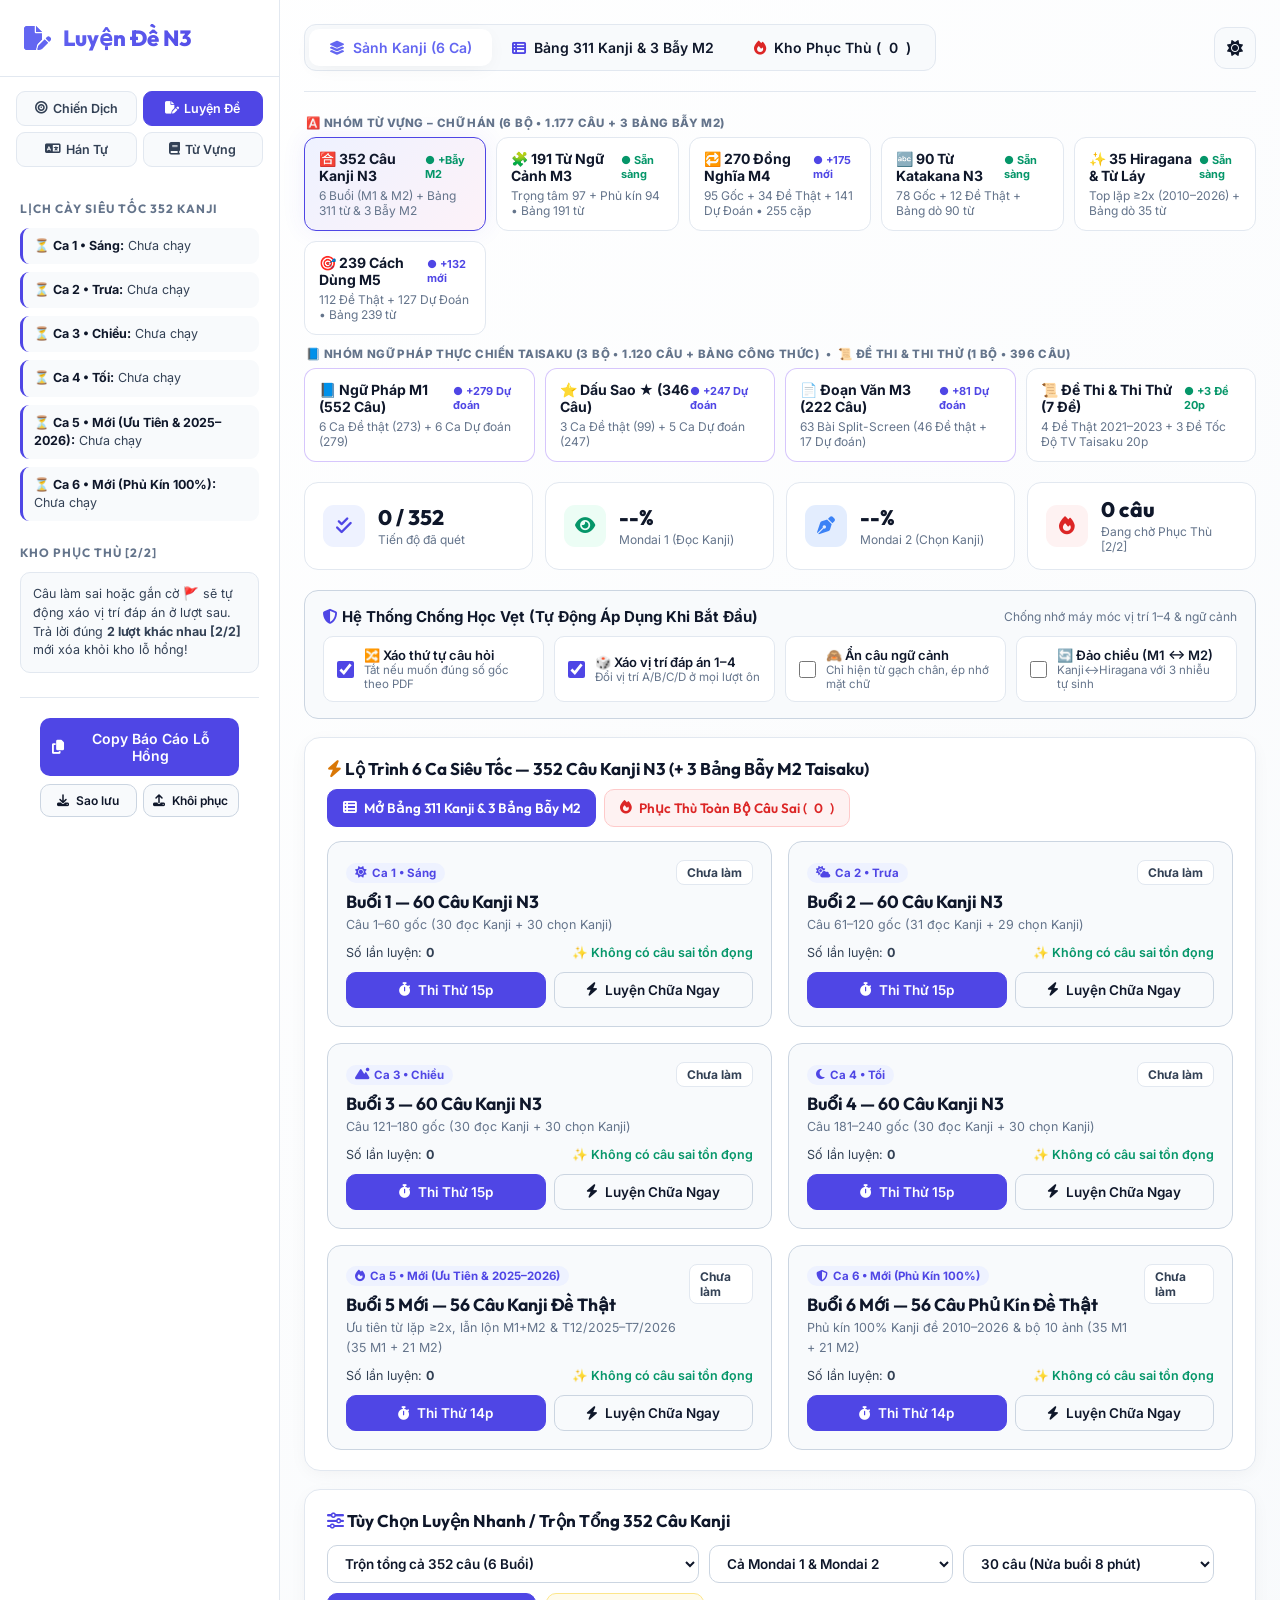
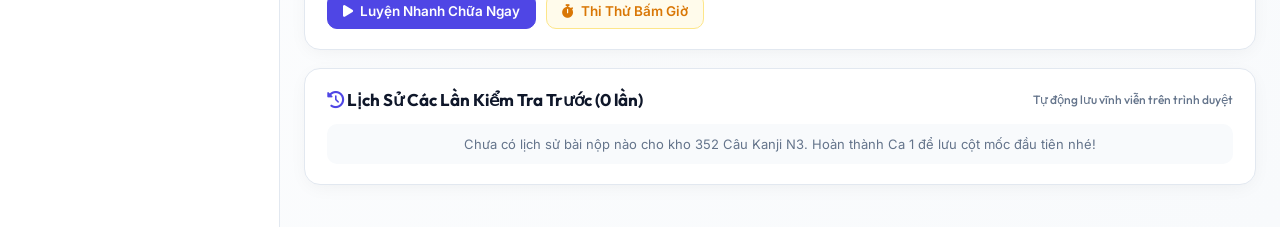
==== commit 206e0d0d: "feat(taisaku-np-dot2): add +607 predicted grammar Qs (M1 +279, Star +247, M3 +81/17 passages) - 2,69" ====
--- a/luyen_de.html
+++ b/luyen_de.html
@@ -3,7 +3,7 @@
 <head>
     <meta charset="UTF-8">
     <meta name="viewport" content="width=device-width, initial-scale=1.0">
-    <title>Luyện Đề JLPT N3 - 10 Ngân Hàng • 2.086 Câu (Từ Vựng Taisaku + Ngữ Pháp + Đề Thật)</title>
+    <title>Luyện Đề JLPT N3 - 10 Ngân Hàng • 2.693 Câu (Trọn 2 Cuốn Taisaku + Đề Thật)</title>
 
     <!-- Google Fonts: Outfit & Inter -->
     <link rel="preconnect" href="https://fonts.googleapis.com">
@@ -1528,28 +1528,28 @@
                         </div>
 
                         <div class="bank-group-section">
-                            <div class="bank-group-label">📘 Nhóm Ngữ Pháp Thực Chiến Taisaku (3 bộ • 513 câu + Bảng Công Thức) &nbsp;•&nbsp; 📜 Đề Thi & Thi Thử (1 bộ • 396 câu)</div>
+                            <div class="bank-group-label">📘 Nhóm Ngữ Pháp Thực Chiến Taisaku (3 bộ • 1.120 câu + Bảng Công Thức) &nbsp;•&nbsp; 📜 Đề Thi & Thi Thử (1 bộ • 396 câu)</div>
                             <div class="bank-strip">
                                 <div class="bank-chip gp-accent" id="bank-chip-gp_m1" onclick="switchBank('gp_m1')">
                                     <div class="bank-chip-title">
-                                        <span>📘 Ngữ Pháp M1 (273 Câu)</span>
-                                        <span style="font-size: 11px; color: var(--primary);">● Taisaku</span>
+                                        <span>📘 Ngữ Pháp M1 (552 Câu)</span>
+                                        <span style="font-size: 11px; color: var(--primary);">● +279 Dự đoán</span>
                                     </div>
-                                    <span class="bank-chip-sub">6 Chuyên đề: Nền • Kính ngữ • Trợ từ • Group • Phó từ</span>
+                                    <span class="bank-chip-sub">6 Ca Đề thật (273) + 6 Ca Dự đoán (279)</span>
                                 </div>
                                 <div class="bank-chip gp-accent" id="bank-chip-gp_star" onclick="switchBank('gp_star')">
                                     <div class="bank-chip-title">
-                                        <span>⭐ Dấu Sao ★ Công Thức (99)</span>
-                                        <span style="font-size: 11px; color: var(--primary);">● Taisaku</span>
+                                        <span>⭐ Dấu Sao ★ (346 Câu)</span>
+                                        <span style="font-size: 11px; color: var(--primary);">● +247 Dự đoán</span>
                                     </div>
-                                    <span class="bank-chip-sub">3 Chuyên đề ghép Danh–Động–Tính • Trợ từ • Tổng hợp</span>
+                                    <span class="bank-chip-sub">3 Ca Đề thật (99) + 5 Ca Dự đoán (247)</span>
                                 </div>
                                 <div class="bank-chip gp-accent" id="bank-chip-gp_m3" onclick="switchBank('gp_m3')">
                                     <div class="bank-chip-title">
-                                        <span>📄 Đoạn Văn M3 (141 Câu)</span>
-                                        <span style="font-size: 11px; color: var(--primary);">● Taisaku</span>
+                                        <span>📄 Đoạn Văn M3 (222 Câu)</span>
+                                        <span style="font-size: 11px; color: var(--primary);">● +81 Dự đoán</span>
                                     </div>
-                                    <span class="bank-chip-sub">46 Bài Split-Screen: Liên từ • Chỉ thị từ • Đục lỗ</span>
+                                    <span class="bank-chip-sub">63 Bài Split-Screen (46 Đề thật + 17 Dự đoán)</span>
                                 </div>
                                 <div class="bank-chip" id="bank-chip-pastN3" onclick="switchBank('pastN3')">
                                     <div class="bank-chip-title">
@@ -1942,8 +1942,11 @@
     <script src="data/mondai5_107_data.js"></script>
     <script src="data/mondai5_taisaku_extra.js"></script>
     <script src="data/gp_m1_data.js"></script>
+    <script src="data/gp_m1_pred_data.js"></script>
     <script src="data/gp_star_data.js"></script>
+    <script src="data/gp_star_pred_data.js"></script>
     <script src="data/gp_m3_data.js"></script>
+    <script src="data/gp_m3_pred_data.js"></script>
     <script src="data/jlpt_n3_2021_12.js"></script>
     <script src="data/jlpt_n3_2022_07.js"></script>
     <script src="data/jlpt_n3_2022_12.js"></script>
